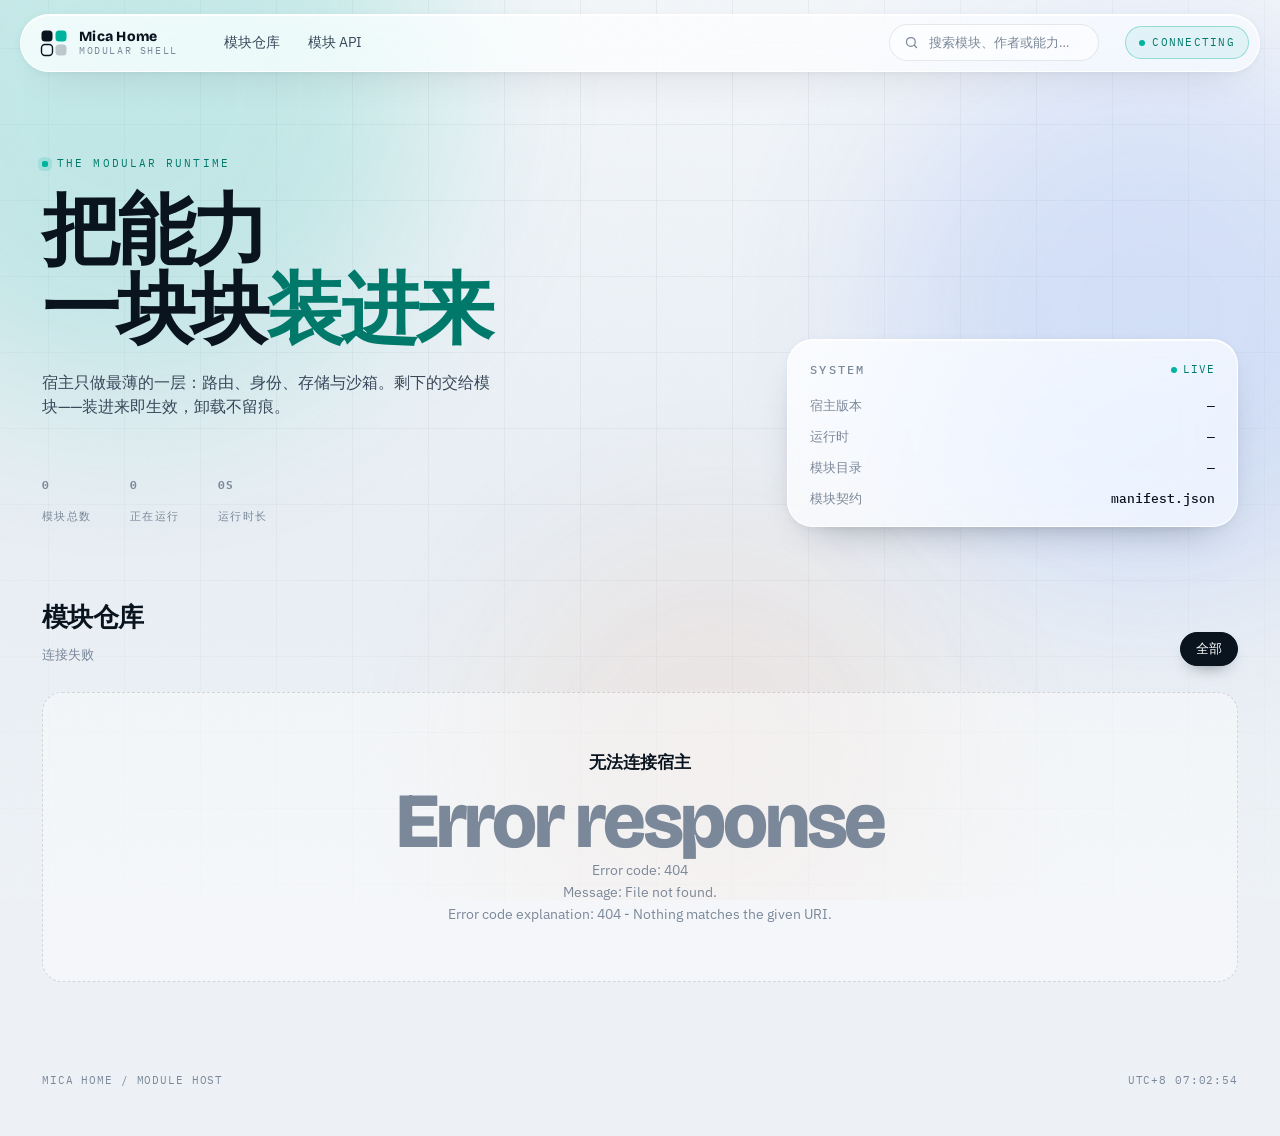
==== web/index.html @ a3307cbe "feat: Mica Home P0 骨架（Go 宿主 + 模块契约 + 示例模块 + Docker 分发）" ====
<!DOCTYPE html>
<html lang="zh-CN">
<head>
<meta charset="UTF-8">
<meta name="viewport" content="width=device-width, initial-scale=1.0">
<title>Mica Home · 模块化宿主</title>
<link rel="preconnect" href="https://fonts.googleapis.com">
<link rel="preconnect" href="https://fonts.gstatic.com" crossorigin>
<link href="https://fonts.googleapis.com/css2?family=Bricolage+Grotesque:opsz,wght@12..96,500;12..96,700;12..96,800&family=IBM+Plex+Mono:wght@400;500&family=IBM+Plex+Sans:wght@400;500;600&display=swap" rel="stylesheet">
<style>
:root{
  --bg:#EDF1F6;
  --ink:#0A141F;
  --ink-2:#39485A;
  --ink-3:#7B8899;
  --line:rgba(10,20,31,.09);
  --glass:rgba(255,255,255,.58);
  --glass-2:rgba(255,255,255,.78);
  --teal:#00B39F;
  --teal-deep:#00796B;
  --blue:#2F6BFF;
  --amber:#E86A2C;
  --r-lg:26px;
  --r-md:20px;
  --shadow:0 18px 40px -26px rgba(10,20,31,.45), 0 2px 10px rgba(10,20,31,.05);
  --shadow-hi:0 34px 60px -30px rgba(10,20,31,.5), 0 6px 18px rgba(10,20,31,.07);
  --ease:cubic-bezier(.2,.8,.2,1);
  --font-d:"Bricolage Grotesque","PingFang SC","Microsoft YaHei",sans-serif;
  --font-b:"IBM Plex Sans","PingFang SC","Microsoft YaHei",sans-serif;
  --font-m:"IBM Plex Mono","SFMono-Regular",Consolas,monospace;
}
*{box-sizing:border-box}
html{-webkit-text-size-adjust:100%}
body{
  margin:0;background:var(--bg);color:var(--ink);
  font-family:var(--font-b);font-size:15px;line-height:1.6;
  -webkit-font-smoothing:antialiased;overflow-x:hidden;
}
::selection{background:rgba(0,179,159,.22)}
h1,h2,h3{margin:0;font-family:var(--font-d);font-weight:700}
p{margin:0}
button,input{font-family:inherit}
.mono{font-family:var(--font-m);font-variant-numeric:tabular-nums}

/* ---------- 背景层 ---------- */
.scene{position:fixed;inset:0;z-index:-1;overflow:hidden;
  background:linear-gradient(180deg,#F4F7FA 0%,#E9EFF5 58%,#EFF3F7 100%);}
.scene::before{
  content:"";position:absolute;inset:-20%;
  background-image:
    linear-gradient(rgba(10,20,31,.055) 1px,transparent 1px),
    linear-gradient(90deg,rgba(10,20,31,.055) 1px,transparent 1px);
  background-size:76px 76px;
  -webkit-mask-image:radial-gradient(ellipse at 50% 18%,#000 0%,rgba(0,0,0,.55) 45%,transparent 80%);
  mask-image:radial-gradient(ellipse at 50% 18%,#000 0%,rgba(0,0,0,.55) 45%,transparent 80%);
}
.scene::after{
  content:"";position:absolute;inset:0;opacity:.045;pointer-events:none;
  background-image:url("data:image/svg+xml,%3Csvg xmlns='http://www.w3.org/2000/svg' width='160' height='160'%3E%3Cfilter id='n'%3E%3CfeTurbulence type='fractalNoise' baseFrequency='0.8' numOctaves='3' stitchTiles='stitch'/%3E%3C/filter%3E%3Crect width='160' height='160' filter='url(%23n)'/%3E%3C/svg%3E");
  mix-blend-mode:multiply;
}
.blob{position:absolute;border-radius:50%;filter:blur(90px);opacity:.75;animation:drift 46s var(--ease) infinite alternate}
.blob.b1{width:620px;height:620px;left:-180px;top:-220px;background:rgba(0,179,159,.26)}
.blob.b2{width:540px;height:540px;right:-140px;top:40px;background:rgba(47,107,255,.18);animation-duration:38s}
.blob.b3{width:460px;height:460px;left:38%;top:58%;background:rgba(232,106,44,.10);animation-duration:52s}
@keyframes drift{
  0%{transform:translate3d(0,0,0) scale(1)}
  50%{transform:translate3d(60px,-40px,0) scale(1.08)}
  100%{transform:translate3d(-40px,50px,0) scale(.96)}
}

.glass{
  background:linear-gradient(150deg,var(--glass-2),var(--glass));
  -webkit-backdrop-filter:blur(24px) saturate(160%);
  backdrop-filter:blur(24px) saturate(160%);
  border:1px solid rgba(255,255,255,.92);
  box-shadow:inset 0 1px 0 rgba(255,255,255,.95), var(--shadow);
}

/* ---------- 顶栏 ---------- */
.topbar{
  position:sticky;top:14px;z-index:60;
  max-width:1240px;width:calc(100% - 36px);margin:14px auto 0;
  display:flex;align-items:center;gap:26px;
  padding:9px 10px 9px 18px;border-radius:999px;
  animation:drop .9s var(--ease) both;
}
@keyframes drop{from{opacity:0;transform:translateY(-16px)}to{opacity:1;transform:none}}
.brand{display:flex;align-items:center;gap:10px;flex:0 0 auto;text-decoration:none;color:inherit}
.brand svg{display:block}
.brand-name{display:flex;flex-direction:column;line-height:1.15}
.brand-name b{font-family:var(--font-d);font-weight:800;font-size:14px;letter-spacing:.02em}
.brand-name span{font-family:var(--font-m);font-size:10px;letter-spacing:.16em;color:var(--ink-3);text-transform:uppercase}
.nav{display:flex;gap:4px;margin-left:8px}
.nav a{
  position:relative;padding:8px 12px;border-radius:999px;font-size:13.5px;
  color:var(--ink-2);text-decoration:none;transition:color .3s,background .3s;
}
.nav a::after{
  content:"";position:absolute;left:50%;bottom:5px;width:0;height:2px;border-radius:2px;
  background:var(--teal);transform:translateX(-50%);transition:width .35s var(--ease);
}
.nav a:hover{color:var(--ink);background:rgba(255,255,255,.62)}
.nav a:hover::after{width:16px}
.spacer{flex:1}
.search{
  display:flex;align-items:center;gap:8px;width:210px;
  padding:8px 14px;border-radius:999px;
  background:rgba(255,255,255,.55);border:1px solid var(--line);
  transition:width .45s var(--ease),border-color .3s,background .3s;
}
.search:focus-within{width:280px;border-color:rgba(0,179,159,.45);background:rgba(255,255,255,.9)}
.search svg{flex:0 0 auto;color:var(--ink-3)}
.search input{width:100%;border:0;outline:0;background:transparent;font-size:13px;color:var(--ink)}
.search input::placeholder{color:var(--ink-3)}
.status-pill{
  display:inline-flex;align-items:center;gap:7px;padding:7px 13px;border-radius:999px;
  font-family:var(--font-m);font-size:10.5px;letter-spacing:.12em;text-transform:uppercase;
  color:var(--teal-deep);border:1px solid rgba(0,179,159,.35);background:rgba(0,179,159,.08);
  flex:0 0 auto;
}
.status-pill i{width:6px;height:6px;border-radius:50%;background:var(--teal);animation:blink 1.8s ease-in-out infinite}
@keyframes blink{0%,100%{opacity:1}50%{opacity:.25}}

/* ---------- Hero ---------- */
.hero{
  max-width:1240px;margin:0 auto;padding:78px 22px 26px;
  display:grid;grid-template-columns:1.4fr .9fr;gap:44px;align-items:end;
}
.eyebrow{
  display:inline-flex;align-items:center;gap:9px;
  font-family:var(--font-m);font-size:10.5px;letter-spacing:.2em;
  text-transform:uppercase;color:var(--teal-deep);margin-bottom:20px;
  animation:rise .8s var(--ease) .05s both;
}
.eyebrow i{
  width:6px;height:6px;border-radius:2px;background:var(--teal);
  box-shadow:0 0 0 4px rgba(0,179,159,.16);animation:pulse 2.6s ease-in-out infinite;
}
@keyframes pulse{0%,100%{box-shadow:0 0 0 3px rgba(0,179,159,.14)}50%{box-shadow:0 0 0 7px rgba(0,179,159,.05)}}
h1{
  font-size:clamp(42px,6.2vw,78px);font-weight:800;letter-spacing:-.042em;
  line-height:1.01;text-wrap:balance;
  animation:rise .9s var(--ease) .12s both;
}
h1 em{font-style:normal;color:var(--teal-deep)}
.lede{
  margin-top:20px;max-width:46ch;color:var(--ink-2);font-size:15.5px;
  animation:rise .9s var(--ease) .2s both;
}
.stats{display:flex;gap:38px;margin-top:36px;animation:rise .9s var(--ease) .28s both}
.stat b{display:block;font-family:var(--font-d);font-size:30px;font-weight:800;letter-spacing:-.02em}
.stat span{font-family:var(--font-m);font-size:10.5px;letter-spacing:.14em;text-transform:uppercase;color:var(--ink-3)}
@keyframes rise{from{opacity:0;transform:translateY(22px)}to{opacity:1;transform:none}}

.panel{padding:20px 22px 18px;border-radius:var(--r-lg);animation:rise .95s var(--ease) .3s both}
.panel-head{display:flex;align-items:center;justify-content:space-between;margin-bottom:16px}
.panel-head h2{font-size:12px;font-family:var(--font-m);letter-spacing:.18em;text-transform:uppercase;color:var(--ink-3);font-weight:500}
.live{display:inline-flex;align-items:center;gap:6px;font-family:var(--font-m);font-size:10.5px;color:var(--teal-deep);letter-spacing:.1em}
.live i{width:6px;height:6px;border-radius:50%;background:var(--teal);animation:blink 1.8s ease-in-out infinite}
.rows{display:grid;gap:11px}
.row{display:flex;align-items:center;justify-content:space-between;gap:14px;font-size:13px}
.row span{color:var(--ink-3);font-size:12.5px;flex:0 0 auto}
.row b{font-family:var(--font-m);font-weight:500;font-size:12.5px;text-align:right;overflow-wrap:anywhere}

/* ---------- 模块架 ---------- */
.shelf{max-width:1240px;margin:0 auto;padding:44px 22px 90px}
.shelf-head{display:flex;align-items:flex-end;justify-content:space-between;gap:24px;flex-wrap:wrap;margin-bottom:26px}
.shelf-head h2{font-size:26px;letter-spacing:-.025em}
.shelf-head p{color:var(--ink-3);font-size:13px;margin-top:6px}
.chips{display:flex;gap:7px;flex-wrap:wrap}
.chip{
  border:1px solid var(--line);border-radius:999px;padding:7px 15px;
  font-size:12.5px;color:var(--ink-2);cursor:pointer;
  background:rgba(255,255,255,.52);-webkit-backdrop-filter:blur(12px);backdrop-filter:blur(12px);
  transition:all .3s var(--ease);
}
.chip:hover{border-color:rgba(0,179,159,.5);color:var(--ink);transform:translateY(-1px)}
.chip[aria-pressed="true"]{background:var(--ink);color:#fff;border-color:var(--ink);box-shadow:0 8px 18px -12px rgba(10,20,31,.9)}
.chip[aria-pressed="true"]:hover{transform:none}

.grid{display:grid;grid-template-columns:repeat(auto-fill,minmax(292px,1fr));gap:18px}
.mod{
  position:relative;isolation:isolate;overflow:hidden;
  padding:20px 20px 18px;border-radius:var(--r-md);
  background:linear-gradient(152deg,rgba(255,255,255,.84),rgba(255,255,255,.46));
  -webkit-backdrop-filter:blur(22px) saturate(155%);
  backdrop-filter:blur(22px) saturate(155%);
  border:1px solid rgba(255,255,255,.92);
  box-shadow:inset 0 1px 0 rgba(255,255,255,.95), var(--shadow);
  transition:transform .5s var(--ease),box-shadow .5s var(--ease),border-color .4s,opacity .35s;
  animation:rise .8s var(--ease) both;
  animation-delay:var(--d,0ms);
  will-change:transform;cursor:pointer;
}
.mod::before{
  content:"";position:absolute;inset:0;z-index:-1;pointer-events:none;
  background:radial-gradient(260px circle at var(--mx,50%) var(--my,0%),rgba(0,179,159,.13),transparent 62%);
  opacity:0;transition:opacity .45s;
}
.mod::after{
  content:"";position:absolute;inset:0;pointer-events:none;
  background:linear-gradient(112deg,transparent 34%,rgba(255,255,255,.85) 48%,transparent 62%);
  background-size:260% 100%;background-position:-140% 0;
  transition:background-position 1s var(--ease);opacity:.9;
}
.mod:hover{transform:translateY(-9px);box-shadow:inset 0 1px 0 rgba(255,255,255,.95),var(--shadow-hi);border-color:rgba(0,179,159,.45)}
.mod:hover::before{opacity:1}
.mod:hover::after{background-position:160% 0}
.mod:focus-within{border-color:rgba(0,179,159,.55);outline:none}
.mod[hidden]{display:none}
.mod.filtering{opacity:0;transform:scale(.97)}

.mod-top{display:flex;align-items:center;gap:13px}
.mod-icon{
  width:48px;height:48px;flex:0 0 auto;border-radius:15px;display:grid;place-items:center;
  background:linear-gradient(150deg,var(--ic1),var(--ic2));
  border:1px solid rgba(255,255,255,.9);color:var(--ic-ink);
  box-shadow:inset 0 1px 0 rgba(255,255,255,.9), 0 8px 16px -12px rgba(10,20,31,.7);
  transition:transform .5s var(--ease);
}
.mod:hover .mod-icon{transform:rotate(-4deg) scale(1.06)}
.tone-a{--ic1:rgba(0,179,159,.20);--ic2:rgba(0,179,159,.06);--ic-ink:var(--teal-deep)}
.tone-b{--ic1:rgba(47,107,255,.17);--ic2:rgba(47,107,255,.05);--ic-ink:#1F4ED8}
.tone-c{--ic1:rgba(232,106,44,.16);--ic2:rgba(232,106,44,.05);--ic-ink:#B34E1C}
.tone-d{--ic1:rgba(57,72,90,.14);--ic2:rgba(57,72,90,.04);--ic-ink:#39485A}

.mod h3{font-size:16px;letter-spacing:-.012em;line-height:1.3}
.mod-sub{display:flex;align-items:center;gap:7px;margin-top:3px;font-size:11px;color:var(--ink-3)}
.mod-sub .dot{width:3px;height:3px;border-radius:50%;background:var(--ink-3);opacity:.6}
.badge{
  position:absolute;top:14px;right:14px;
  font-family:var(--font-m);font-size:9.5px;letter-spacing:.1em;text-transform:uppercase;
  padding:4px 9px;border-radius:999px;color:#fff;background:var(--teal);
  box-shadow:0 6px 14px -8px rgba(0,179,159,.9);
  animation:rise .6s var(--ease) .5s both;
}
.mod-desc{margin-top:14px;font-size:13px;line-height:1.62;color:var(--ink-2);min-height:63px}
.mod-foot{display:flex;align-items:center;justify-content:space-between;gap:12px;margin-top:16px;padding-top:14px;border-top:1px solid var(--line)}
.size{font-size:11px;color:var(--ink-3);letter-spacing:.02em}

.install{
  position:relative;overflow:hidden;border:0;cursor:pointer;
  padding:9px 18px;border-radius:999px;font-size:12.5px;font-weight:600;
  color:#fff;background:var(--ink);
  transition:background .35s,transform .35s var(--ease),box-shadow .35s;
}
.install:hover{transform:translateY(-1px);box-shadow:0 10px 22px -14px rgba(10,20,31,.8)}
.install:active{transform:translateY(0) scale(.98)}
.install.done{
  background:rgba(255,255,255,.66);color:var(--teal-deep);
  border:1px solid rgba(0,179,159,.45);box-shadow:none;
}
.install.done:hover{transform:none;background:rgba(255,255,255,.85)}

/* ---------- 空状态 / 骨架 ---------- */
.empty-state{
  grid-column:1/-1;padding:56px 24px;text-align:center;border-radius:var(--r-md);
  border:1px dashed rgba(10,20,31,.14);color:var(--ink-3);font-size:13.5px;
  background:rgba(255,255,255,.4);
}
.empty-state b{display:block;font-family:var(--font-d);font-size:17px;color:var(--ink);margin-bottom:6px}

/* ---------- 模块舞台 ---------- */
.stage-wrap{
  position:fixed;inset:0;z-index:70;display:grid;place-items:end center;
  padding:0;opacity:0;pointer-events:none;transition:opacity .35s var(--ease);
}
.stage-wrap.open{opacity:1;pointer-events:auto}
.stage-wrap::before{
  content:"";position:absolute;inset:0;
  background:rgba(10,20,31,.18);
  -webkit-backdrop-filter:blur(10px);backdrop-filter:blur(10px);
}
.stage{
  position:relative;width:min(1120px,calc(100% - 28px));height:min(86vh,860px);
  margin-bottom:14px;border-radius:var(--r-lg);overflow:hidden;display:flex;flex-direction:column;
  background:linear-gradient(160deg,rgba(255,255,255,.92),rgba(255,255,255,.76));
  -webkit-backdrop-filter:blur(30px) saturate(170%);backdrop-filter:blur(30px) saturate(170%);
  border:1px solid rgba(255,255,255,.95);
  box-shadow:0 46px 80px -40px rgba(10,20,31,.6);
  transform:translateY(28px) scale(.985);
  transition:transform .5s var(--ease);
}
.stage-wrap.open .stage{transform:none}
.stage-head{
  display:flex;align-items:center;gap:14px;padding:16px 20px;
  border-bottom:1px solid var(--line);
}
.stage-head .mod-icon{width:40px;height:40px;border-radius:13px}
.stage-title{display:flex;flex-direction:column;line-height:1.25;min-width:0}
.stage-title b{font-family:var(--font-d);font-size:16px;letter-spacing:-.01em}
.stage-title span{font-family:var(--font-m);font-size:10.5px;letter-spacing:.1em;color:var(--ink-3);text-transform:uppercase}
.stage-close{
  margin-left:auto;width:34px;height:34px;border-radius:50%;border:1px solid var(--line);
  background:rgba(255,255,255,.6);color:var(--ink-2);cursor:pointer;font-size:16px;line-height:1;
  display:grid;place-items:center;transition:background .25s,transform .35s var(--ease),color .25s;
}
.stage-close:hover{background:#fff;color:var(--ink);transform:rotate(90deg)}
.stage-body{padding:22px;overflow:auto;flex:1}
.stage-loading{
  height:100%;display:grid;place-items:center;color:var(--ink-3);font-size:13px;
}
.stage-error{
  margin:0;padding:18px;border-radius:14px;background:rgba(232,106,44,.08);
  border:1px solid rgba(232,106,44,.28);color:#8A3C13;font-size:13px;line-height:1.7;
}

/* ---------- Toast ---------- */
.toast{
  position:fixed;left:50%;bottom:26px;z-index:80;
  display:flex;align-items:center;gap:11px;
  padding:12px 18px 12px 14px;border-radius:999px;
  font-size:13px;color:var(--ink);
  border:1px solid rgba(255,255,255,.95);
  background:linear-gradient(150deg,rgba(255,255,255,.92),rgba(255,255,255,.7));
  -webkit-backdrop-filter:blur(26px) saturate(170%);backdrop-filter:blur(26px) saturate(170%);
  box-shadow:0 24px 50px -24px rgba(10,20,31,.55);
  transform:translate(-50%,80px);opacity:0;pointer-events:none;
  transition:transform .6s var(--ease),opacity .4s;
}
.toast.show{transform:translate(-50%,0);opacity:1}
.toast .tick{
  width:22px;height:22px;border-radius:50%;display:grid;place-items:center;
  background:var(--teal);color:#fff;flex:0 0 auto;
}

.foot{max-width:1240px;margin:0 auto;padding:0 22px 46px;display:flex;justify-content:space-between;gap:16px;flex-wrap:wrap;font-size:11px;color:var(--ink-3);font-family:var(--font-m);letter-spacing:.08em}

@media (max-width:1000px){
  .hero{grid-template-columns:1fr;padding-top:56px;gap:32px}
  .panel{max-width:520px}
  .nav{display:none}
}
@media (max-width:640px){
  .topbar{gap:12px;padding:8px 8px 8px 14px}
  .search{width:auto;flex:1}
  .search:focus-within{width:auto}
  .status-pill{display:none}
  .hero{padding:44px 18px 20px}
  h1{font-size:42px}
  .stats{gap:24px}
  .grid{grid-template-columns:1fr}
  .mod-desc{min-height:0}
  .shelf{padding:32px 18px 70px}
  .stage{height:92vh;width:calc(100% - 16px)}
  .stage-body{padding:16px}
}
@media (prefers-reduced-motion:reduce){
  *,*::before,*::after{animation-duration:.001ms!important;animation-iteration-count:1!important;transition-duration:.06s!important}
}
</style>
</head>
<body>
<div class="scene" aria-hidden="true">
  <div class="blob b1"></div>
  <div class="blob b2"></div>
  <div class="blob b3"></div>
</div>

<header class="topbar glass">
  <a class="brand" href="/">
    <svg width="30" height="30" viewBox="0 0 30 30" fill="none" aria-hidden="true">
      <rect x="2.5" y="2.5" width="11" height="11" rx="3.5" fill="#0A141F"/>
      <rect x="16.5" y="2.5" width="11" height="11" rx="3.5" fill="#00B39F"/>
      <rect x="2.5" y="16.5" width="11" height="11" rx="3.5" stroke="#0A141F" stroke-width="1.4"/>
      <rect x="16.5" y="16.5" width="11" height="11" rx="3.5" fill="#0A141F" opacity=".22"/>
    </svg>
    <span class="brand-name"><b>Mica Home</b><span>Modular Shell</span></span>
  </a>
  <nav class="nav">
    <a href="#shelf">模块仓库</a>
    <a href="/api/modules" target="_blank" rel="noopener">模块 API</a>
  </nav>
  <div class="spacer"></div>
  <label class="search">
    <svg width="15" height="15" viewBox="0 0 24 24" fill="none" stroke="currentColor" stroke-width="2" stroke-linecap="round" aria-hidden="true"><circle cx="11" cy="11" r="7"/><path d="M20 20l-3.5-3.5"/></svg>
    <input id="q" type="search" placeholder="搜索模块、作者或能力…" aria-label="搜索模块">
  </label>
  <span class="status-pill" id="status-pill"><i></i><span>CONNECTING</span></span>
</header>

<main>
  <section class="hero">
    <div>
      <div class="eyebrow"><i></i>The Modular Runtime</div>
      <h1>把能力<br>一块块<em>装进来</em></h1>
      <p class="lede">宿主只做最薄的一层：路由、身份、存储与沙箱。剩下的交给模块——装进来即生效，卸载不留痕。</p>
      <div class="stats">
        <div class="stat"><b><span class="mono" data-count="0">0</span></b><span>模块总数</span></div>
        <div class="stat"><b><span class="mono" data-count="0">0</span></b><span>正在运行</span></div>
        <div class="stat"><b><span class="mono" data-count="0" data-suffix="s">0s</span></b><span>运行时长</span></div>
      </div>
    </div>

    <aside class="panel glass">
      <div class="panel-head">
        <h2>System</h2>
        <span class="live"><i></i>LIVE</span>
      </div>
      <div class="rows" id="sys-rows">
        <div class="row"><span>宿主版本</span><b>—</b></div>
        <div class="row"><span>运行时</span><b>—</b></div>
        <div class="row"><span>模块目录</span><b>—</b></div>
        <div class="row"><span>模块契约</span><b>manifest.json</b></div>
      </div>
    </aside>
  </section>

  <section class="shelf" id="shelf">
    <div class="shelf-head">
      <div>
        <h2>模块仓库</h2>
        <p class="mono" id="shelf-summary">正在扫描模块目录…</p>
      </div>
      <div class="chips" id="chips">
        <button class="chip" aria-pressed="true" data-filter="all">全部</button>
      </div>
    </div>
    <div class="grid" id="grid"></div>
  </section>
</main>

<footer class="foot">
  <span>MICA HOME / MODULE HOST</span>
  <span id="clock">--:--:--</span>
</footer>

<div class="stage-wrap" id="stage-wrap" aria-hidden="true">
  <section class="stage" role="dialog" aria-modal="true" aria-labelledby="stage-name">
    <header class="stage-head">
      <div class="mod-icon" id="stage-icon"></div>
      <div class="stage-title">
        <b id="stage-name">模块</b>
        <span id="stage-meta">—</span>
      </div>
      <button class="stage-close" id="stage-close" aria-label="关闭">✕</button>
    </header>
    <div class="stage-body" id="stage-body"></div>
  </section>
</div>

<div class="toast" id="toast" role="status" aria-live="polite">
  <span class="tick">
    <svg width="12" height="12" viewBox="0 0 24 24" fill="none" stroke="currentColor" stroke-width="3" stroke-linecap="round" stroke-linejoin="round"><path d="M4 12.5l5.5 5.5L20 6.5"/></svg>
  </span>
  <span id="toast-text">已完成</span>
</div>

<script>
const ICONS = {
  shield:'<path d="M12 3l7.5 3v5.2c0 4.6-3.1 7.9-7.5 9.3-4.4-1.4-7.5-4.7-7.5-9.3V6L12 3z"/><path d="M9 12.2l2.2 2.2L15.4 10"/>',
  flow:'<rect x="3" y="3.5" width="6" height="5" rx="1.6"/><rect x="15" y="15.5" width="6" height="5" rx="1.6"/><rect x="3" y="15.5" width="6" height="5" rx="1.6"/><path d="M9 6h4.5a2 2 0 012 2v5.5"/><path d="M9 18h6"/>',
  radar:'<circle cx="12" cy="12" r="8.5"/><circle cx="12" cy="12" r="3.6"/><path d="M12 3.5v3M12 17.5v3M3.5 12h3M17.5 12h3"/><path d="M12 12l5-3.4"/>',
  chart:'<path d="M4 20V9M10 20V5M16 20v-7M22 20H2"/>',
  box:'<path d="M3.5 7.8L12 3.5l8.5 4.3v8.4L12 20.5l-8.5-4.3V7.8z"/><path d="M3.5 7.8L12 12l8.5-4.2M12 12v8.5"/>',
  spark:'<path d="M12 3.5l1.9 5.1 5.1 1.9-5.1 1.9L12 17.5l-1.9-5.1L5 10.5l5.1-1.9L12 3.5z"/><path d="M18.5 16.5l.9 2.1 2.1.9-2.1.9-.9 2.1-.9-2.1-2.1-.9 2.1-.9.9-2.1z"/>',
  scan:'<path d="M3.5 8V5.5A2 2 0 015.5 3.5H8M16 3.5h2.5a2 2 0 012 2V8M20.5 16v2.5a2 2 0 01-2 2H16M8 20.5H5.5a2 2 0 01-2-2V16"/><path d="M7 12h10"/>',
  clock:'<circle cx="12" cy="12" r="8.5"/><path d="M12 7.5V12l3.2 2"/>',
  bus:'<rect x="3" y="4.5" width="18" height="12" rx="2.4"/><path d="M7.5 20.5l2.2-4M16.5 20.5l-2.2-4"/><path d="M7 9.5h4M7 13h7"/>'
};

const grid = document.getElementById('grid');
const chips = document.getElementById('chips');
const q = document.getElementById('q');
const summary = document.getElementById('shelf-summary');
const toast = document.getElementById('toast');
const toastText = document.getElementById('toast-text');
const stageWrap = document.getElementById('stage-wrap');
const stageBody = document.getElementById('stage-body');
const stageName = document.getElementById('stage-name');
const stageMeta = document.getElementById('stage-meta');
const stageIcon = document.getElementById('stage-icon');
const stageClose = document.getElementById('stage-close');

let MODULES = [];
let activeCat = 'all';
let cleanup = null;
let openToken = 0;

function iconSVG(name, size) {
  const path = ICONS[name] || ICONS.box;
  return `<svg width="${size}" height="${size}" viewBox="0 0 24 24" fill="none" stroke="currentColor"
    stroke-width="1.55" stroke-linecap="round" stroke-linejoin="round" aria-hidden="true">${path}</svg>`;
}

function showToast(text) {
  toastText.textContent = text;
  toast.classList.add('show');
  clearTimeout(showToast.t);
  showToast.t = setTimeout(() => toast.classList.remove('show'), 2600);
}

async function jsonFetch(url, init) {
  const res = await fetch(url, init);
  if (!res.ok) {
    const body = await res.text();
    let msg = body;
    try { msg = JSON.parse(body).error || body; } catch {}
    throw new Error(msg || `HTTP ${res.status}`);
  }
  return res.json();
}

function render(list) {
  if (!list.length) {
    grid.innerHTML = `<div class="empty-state"><b>模块目录是空的</b>
      把模块放进 <span class="mono">modules/</span> 下，刷新即可看到。</div>`;
    return;
  }
  grid.innerHTML = list.map((m, i) => `
    <article class="mod" data-id="${m.id}" data-cat="${m.category || '未分类'}"
             data-installed="${!!m.installed}" tabindex="0" style="--d:${60 + i * 55}ms" aria-label="${m.name}">
      ${m.installed ? '<span class="badge">RUNNING</span>' : ''}
      <div class="mod-top">
        <div class="mod-icon ${m.tone || 'tone-a'}">${iconSVG(m.icon, 22)}</div>
        <div>
          <h3>${m.name}</h3>
          <div class="mod-sub">
            <span class="mono">v${m.version}</span><span class="dot"></span><span>${m.category || '未分类'}</span>
          </div>
        </div>
      </div>
      <p class="mod-desc">${m.description || ''}</p>
      <div class="mod-foot">
        <span class="size mono">权限 ${(m.permissions || []).length} 项</span>
        <button class="install ${m.installed ? 'done' : ''}" title="${m.installed ? '点击卸载' : '安装并启用'}">
          ${m.installed ? '卸载' : '安装'}
        </button>
      </div>
    </article>`).join('');
  applyFilter();
}

function applyFilter() {
  const kw = q.value.trim().toLowerCase();
  document.querySelectorAll('.mod').forEach(card => {
    const catOK = activeCat === 'all'
      || (activeCat === 'installed' ? card.dataset.installed === 'true' : card.dataset.cat === activeCat);
    const ok = catOK && (!kw || card.textContent.toLowerCase().includes(kw));
    card.hidden = !ok;
  });
}

function renderChips() {
  const cats = ['all', 'installed', ...new Set(MODULES.map(m => m.category || '未分类'))];
  chips.innerHTML = cats.map(c => `
    <button class="chip" data-filter="${c}" aria-pressed="${c === activeCat}">
      ${c === 'all' ? '全部' : c === 'installed' ? '已安装' : c}
    </button>`).join('');
}

async function load() {
  try {
    const [health, modules] = await Promise.all([jsonFetch('/api/health'), jsonFetch('/api/modules')]);
    MODULES = modules;
    render(MODULES);
    renderChips();

    const installed = modules.filter(m => m.installed).length;
    summary.textContent = `共 ${modules.length} 个可安装模块 · 已启用 ${installed} 个`;

    const pill = document.getElementById('status-pill');
    pill.querySelector('span').textContent = `ONLINE · ${installed}/${modules.length}`;

    const rows = [
      ['宿主版本', `v${health.version}`],
      ['运行时', health.go],
      ['已安装模块', `${health.installed} / ${health.modules}`],
      ['模块目录', 'MICA_MODULES_DIR'],
    ];
    document.getElementById('sys-rows').innerHTML =
      rows.map(([k, v]) => `<div class="row"><span>${k}</span><b>${v}</b></div>`).join('');

    countUp(document.querySelectorAll('[data-count]')[0], modules.length);
    countUp(document.querySelectorAll('[data-count]')[1], installed);
    countUp(document.querySelectorAll('[data-count]')[2], health.uptimeSec, 's', 0);
  } catch (err) {
    grid.innerHTML = `<div class="empty-state"><b>无法连接宿主</b>${err.message}</div>`;
    summary.textContent = '连接失败';
  }
}

function countUp(el, target, suffix = '', dec = 0) {
  if (!el) return;
  const dur = 900;
  const t0 = performance.now();
  (function step(t) {
    const k = Math.min(1, (t - t0) / dur);
    el.textContent = (target * (1 - Math.pow(1 - k, 3))).toFixed(dec) + suffix;
    if (k < 1) requestAnimationFrame(step);
  })(t0);
}

async function toggleInstall(m) {
  const action = m.installed ? 'uninstall' : 'install';
  try {
    await jsonFetch(`/api/modules/${m.id}/${action}`, { method: 'POST' });
    showToast(m.installed ? `已卸载 ${m.name}` : `已安装 ${m.name}`);
    await load();
  } catch (err) {
    showToast(`操作失败：${err.message}`);
  }
}

async function openModule(m) {
  if (!m.installed) {
    showToast('请先安装该模块');
    return;
  }
  cleanupStage();
  const token = ++openToken;

  stageName.textContent = m.name;
  stageMeta.textContent = `v${m.version} · ${m.author || '未知作者'} · ${m.id}`;
  stageIcon.className = `mod-icon ${m.tone || 'tone-a'}`;
  stageIcon.innerHTML = iconSVG(m.icon, 20);
  stageBody.innerHTML = '<div class="stage-loading">正在加载模块前端…</div>';
  stageWrap.classList.add('open');
  stageWrap.setAttribute('aria-hidden', 'false');

  try {
    const mod = await import(`/api/m/${m.id}/ui/${m.frontend.entry}?v=${encodeURIComponent(m.version)}`);
    if (token !== openToken) return;
    if (typeof mod.mount !== 'function') {
      throw new Error('模块入口必须导出 mount(el, api)');
    }
    stageBody.innerHTML = '';
    const api = {
      id: m.id,
      version: m.version,
      request: (path, init) => jsonFetch(`/api/m/${m.id}${path}`, init),
      toast: showToast,
      close: closeStage,
    };
    const result = await mod.mount(stageBody, api);
    if (token !== openToken) {
      if (typeof result === 'function') result();
      return;
    }
    cleanup = typeof result === 'function' ? result : null;
  } catch (err) {
    if (token !== openToken) return;
    stageBody.innerHTML = `<div class="stage-error"><b>模块加载失败</b><br>${err.message}</div>`;
  }
}

function cleanupStage() {
  openToken++;
  if (cleanup) {
    try { cleanup(); } catch {}
    cleanup = null;
  }
  stageBody.innerHTML = '';
}

function closeStage() {
  cleanupStage();
  stageWrap.classList.remove('open');
  stageWrap.setAttribute('aria-hidden', 'true');
}

grid.addEventListener('click', e => {
  const card = e.target.closest('.mod');
  if (!card) return;
  const m = MODULES.find(x => x.id === card.dataset.id);
  if (!m) return;
  if (e.target.closest('.install')) {
    toggleInstall(m);
    return;
  }
  openModule(m);
});

grid.addEventListener('keydown', e => {
  if (e.key !== 'Enter' && e.key !== ' ') return;
  const card = e.target.closest('.mod');
  if (!card) return;
  e.preventDefault();
  const m = MODULES.find(x => x.id === card.dataset.id);
  if (m) openModule(m);
});

grid.addEventListener('pointermove', e => {
  const card = e.target.closest('.mod');
  if (!card) return;
  const r = card.getBoundingClientRect();
  card.style.setProperty('--mx', ((e.clientX - r.left) / r.width * 100) + '%');
  card.style.setProperty('--my', ((e.clientY - r.top) / r.height * 100) + '%');
});

chips.addEventListener('click', e => {
  const chip = e.target.closest('.chip');
  if (!chip) return;
  activeCat = chip.dataset.filter;
  chips.querySelectorAll('.chip').forEach(c => c.setAttribute('aria-pressed', String(c === chip)));
  applyFilter();
});

q.addEventListener('input', applyFilter);
stageClose.addEventListener('click', closeStage);
stageWrap.addEventListener('click', e => { if (e.target === stageWrap) closeStage(); });
document.addEventListener('keydown', e => { if (e.key === 'Escape') closeStage(); });

function clock() {
  const d = new Date();
  const p = n => String(n).padStart(2, '0');
  document.getElementById('clock').textContent = `UTC+8 ${p(d.getHours())}:${p(d.getMinutes())}:${p(d.getSeconds())}`;
}

load();
clock();
setInterval(clock, 1000);
</script>
</body>
</html>
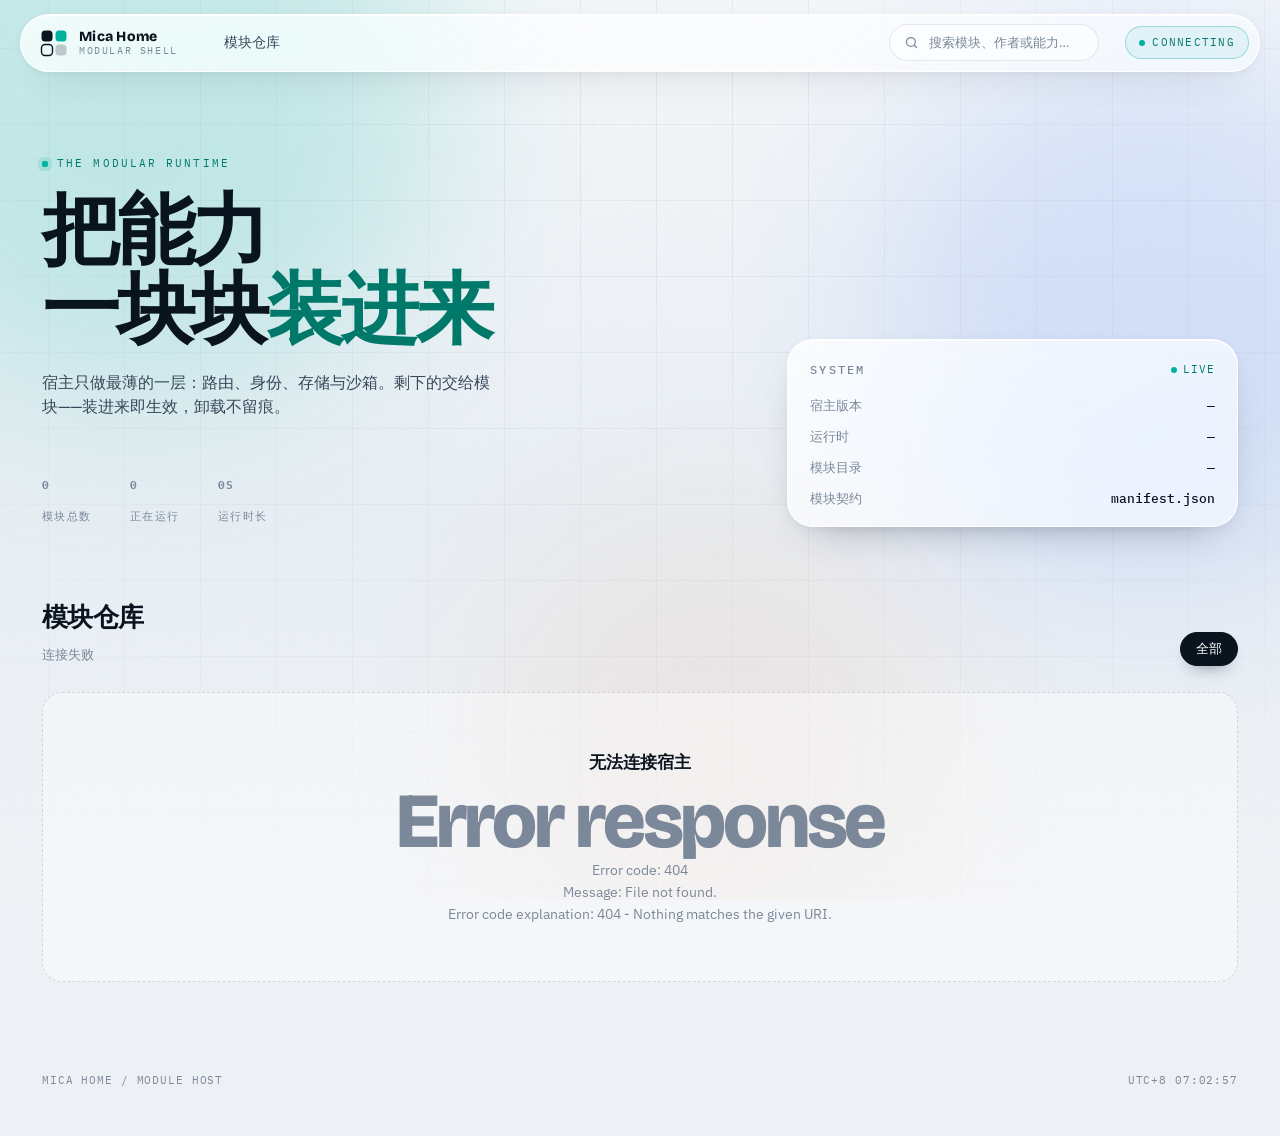
==== commit 3638f028: "fix: 移除顶栏无用 API 入口与卡片悬停扫光效果" ====
--- a/web/index.html
+++ b/web/index.html
@@ -198,15 +198,8 @@
   background:radial-gradient(260px circle at var(--mx,50%) var(--my,0%),rgba(0,179,159,.13),transparent 62%);
   opacity:0;transition:opacity .45s;
 }
-.mod::after{
-  content:"";position:absolute;inset:0;pointer-events:none;
-  background:linear-gradient(112deg,transparent 34%,rgba(255,255,255,.85) 48%,transparent 62%);
-  background-size:260% 100%;background-position:-140% 0;
-  transition:background-position 1s var(--ease);opacity:.9;
-}
 .mod:hover{transform:translateY(-9px);box-shadow:inset 0 1px 0 rgba(255,255,255,.95),var(--shadow-hi);border-color:rgba(0,179,159,.45)}
 .mod:hover::before{opacity:1}
-.mod:hover::after{background-position:160% 0}
 .mod:focus-within{border-color:rgba(0,179,159,.55);outline:none}
 .mod[hidden]{display:none}
 .mod.filtering{opacity:0;transform:scale(.97)}
@@ -370,7 +363,6 @@
   </a>
   <nav class="nav">
     <a href="#shelf">模块仓库</a>
-    <a href="/api/modules" target="_blank" rel="noopener">模块 API</a>
   </nav>
   <div class="spacer"></div>
   <label class="search">
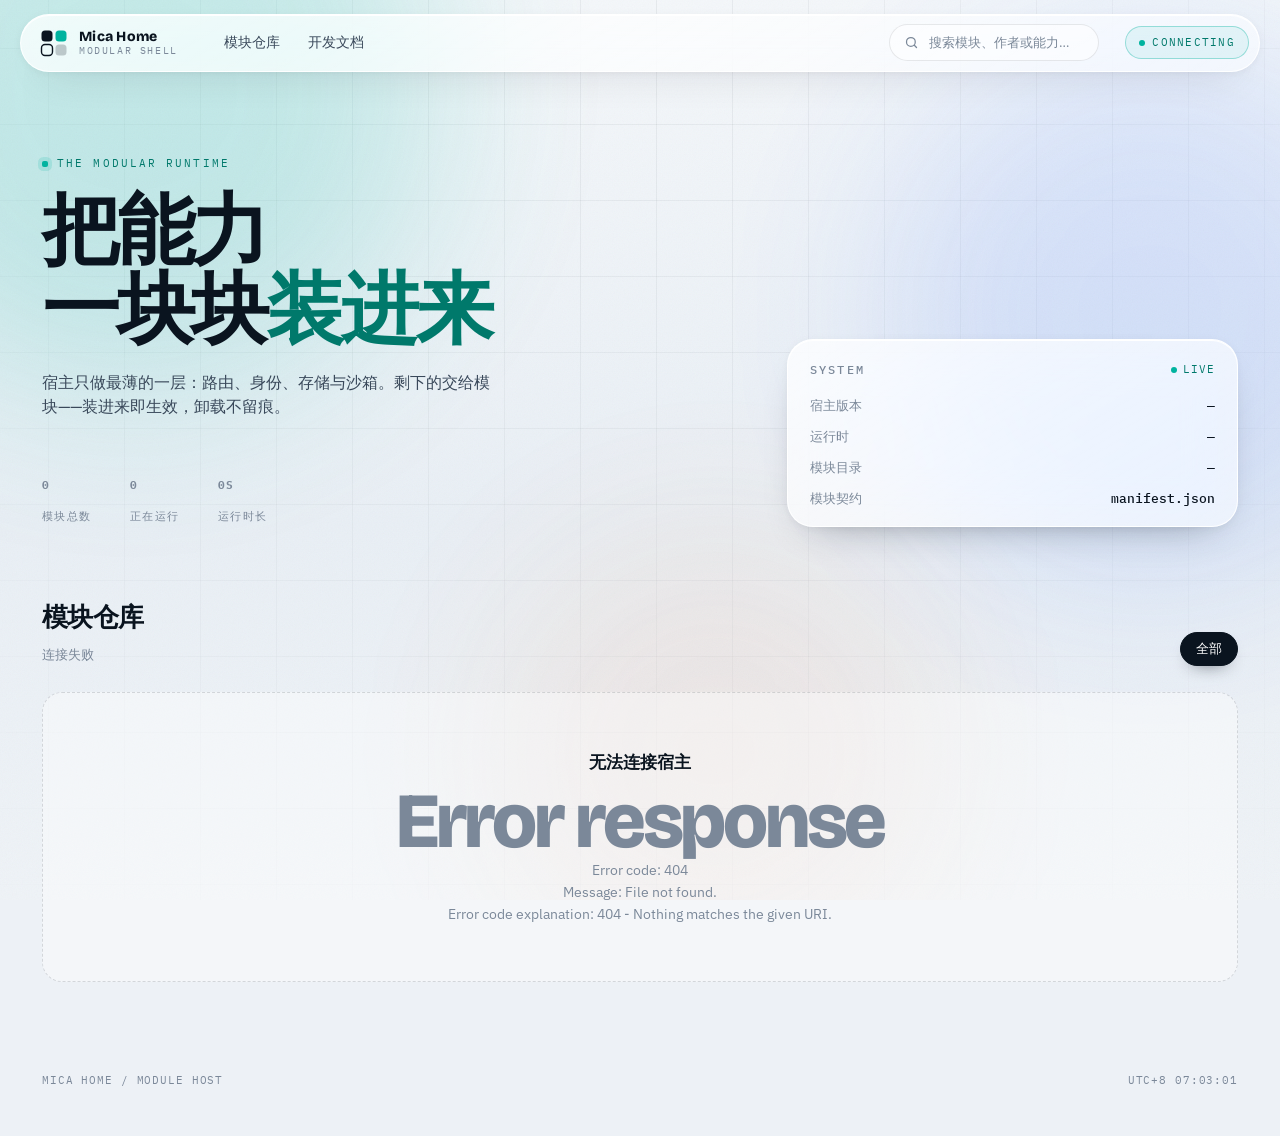
==== commit 366d296a: "feat: 新增 /docs 开发文档页与顶栏入口" ====
--- a/web/index.html
+++ b/web/index.html
@@ -363,6 +363,7 @@
   </a>
   <nav class="nav">
     <a href="#shelf">模块仓库</a>
+    <a href="/docs">开发文档</a>
   </nav>
   <div class="spacer"></div>
   <label class="search">
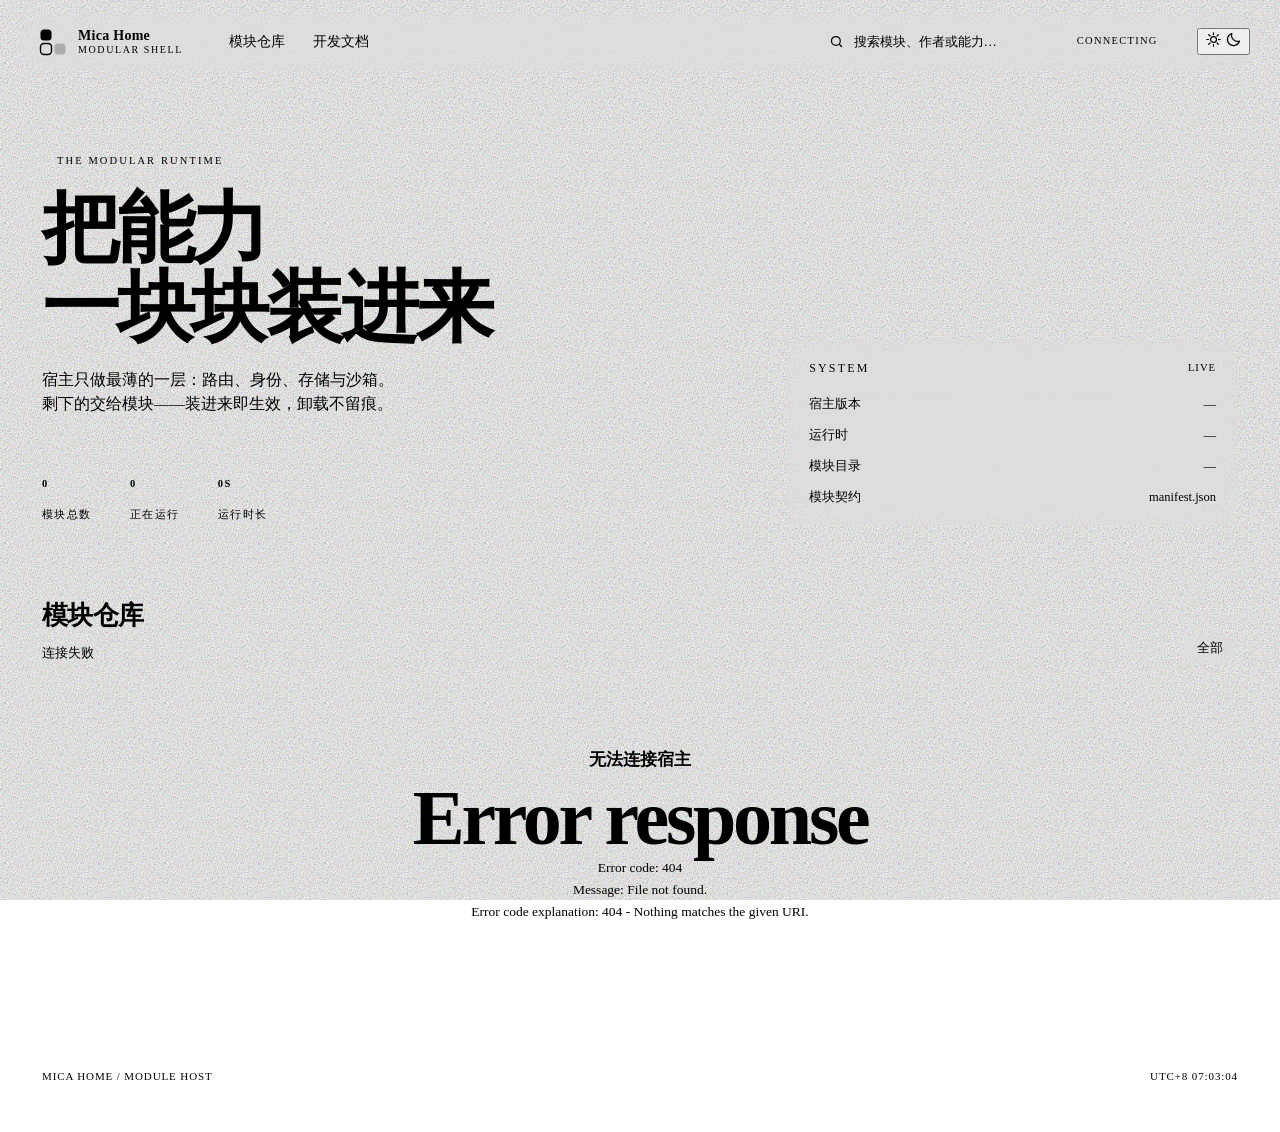
==== commit 28b198e0: "feat: 新增浅色/深色主题切换与主题令牌规范 - web/theme.css 定义 --mh-* 语义令牌（明/暗两套），宿主与模块共用  - web/theme.js 默认跟随系统、localS" ====
--- a/web/index.html
+++ b/web/index.html
@@ -7,28 +7,9 @@
 <link rel="preconnect" href="https://fonts.googleapis.com">
 <link rel="preconnect" href="https://fonts.gstatic.com" crossorigin>
 <link href="https://fonts.googleapis.com/css2?family=Bricolage+Grotesque:opsz,wght@12..96,500;12..96,700;12..96,800&family=IBM+Plex+Mono:wght@400;500&family=IBM+Plex+Sans:wght@400;500;600&display=swap" rel="stylesheet">
+<link rel="stylesheet" href="/theme.css">
+<script src="/theme.js"></script>
 <style>
-:root{
-  --bg:#EDF1F6;
-  --ink:#0A141F;
-  --ink-2:#39485A;
-  --ink-3:#7B8899;
-  --line:rgba(10,20,31,.09);
-  --glass:rgba(255,255,255,.58);
-  --glass-2:rgba(255,255,255,.78);
-  --teal:#00B39F;
-  --teal-deep:#00796B;
-  --blue:#2F6BFF;
-  --amber:#E86A2C;
-  --r-lg:26px;
-  --r-md:20px;
-  --shadow:0 18px 40px -26px rgba(10,20,31,.45), 0 2px 10px rgba(10,20,31,.05);
-  --shadow-hi:0 34px 60px -30px rgba(10,20,31,.5), 0 6px 18px rgba(10,20,31,.07);
-  --ease:cubic-bezier(.2,.8,.2,1);
-  --font-d:"Bricolage Grotesque","PingFang SC","Microsoft YaHei",sans-serif;
-  --font-b:"IBM Plex Sans","PingFang SC","Microsoft YaHei",sans-serif;
-  --font-m:"IBM Plex Mono","SFMono-Regular",Consolas,monospace;
-}
 *{box-sizing:border-box}
 html{-webkit-text-size-adjust:100%}
 body{
@@ -36,7 +17,7 @@
   font-family:var(--font-b);font-size:15px;line-height:1.6;
   -webkit-font-smoothing:antialiased;overflow-x:hidden;
 }
-::selection{background:rgba(0,179,159,.22)}
+::selection{background:color-mix(in srgb, var(--mh-accent) 22%, transparent)}
 h1,h2,h3{margin:0;font-family:var(--font-d);font-weight:700}
 p{margin:0}
 button,input{font-family:inherit}
@@ -44,25 +25,25 @@
 
 /* ---------- 背景层 ---------- */
 .scene{position:fixed;inset:0;z-index:-1;overflow:hidden;
-  background:linear-gradient(180deg,#F4F7FA 0%,#E9EFF5 58%,#EFF3F7 100%);}
+  background:linear-gradient(180deg,var(--mh-bg-1) 0%,var(--mh-bg-2) 58%,var(--mh-bg-3) 100%);}
 .scene::before{
   content:"";position:absolute;inset:-20%;
   background-image:
-    linear-gradient(rgba(10,20,31,.055) 1px,transparent 1px),
-    linear-gradient(90deg,rgba(10,20,31,.055) 1px,transparent 1px);
+    linear-gradient(var(--mh-grid) 1px,transparent 1px),
+    linear-gradient(90deg,var(--mh-grid) 1px,transparent 1px);
   background-size:76px 76px;
   -webkit-mask-image:radial-gradient(ellipse at 50% 18%,#000 0%,rgba(0,0,0,.55) 45%,transparent 80%);
   mask-image:radial-gradient(ellipse at 50% 18%,#000 0%,rgba(0,0,0,.55) 45%,transparent 80%);
 }
 .scene::after{
-  content:"";position:absolute;inset:0;opacity:.045;pointer-events:none;
+  content:"";position:absolute;inset:0;opacity:var(--mh-noise-opacity);pointer-events:none;
   background-image:url("data:image/svg+xml,%3Csvg xmlns='http://www.w3.org/2000/svg' width='160' height='160'%3E%3Cfilter id='n'%3E%3CfeTurbulence type='fractalNoise' baseFrequency='0.8' numOctaves='3' stitchTiles='stitch'/%3E%3C/filter%3E%3Crect width='160' height='160' filter='url(%23n)'/%3E%3C/svg%3E");
-  mix-blend-mode:multiply;
+  mix-blend-mode:var(--mh-noise-blend);
 }
 .blob{position:absolute;border-radius:50%;filter:blur(90px);opacity:.75;animation:drift 46s var(--ease) infinite alternate}
-.blob.b1{width:620px;height:620px;left:-180px;top:-220px;background:rgba(0,179,159,.26)}
-.blob.b2{width:540px;height:540px;right:-140px;top:40px;background:rgba(47,107,255,.18);animation-duration:38s}
-.blob.b3{width:460px;height:460px;left:38%;top:58%;background:rgba(232,106,44,.10);animation-duration:52s}
+.blob.b1{width:620px;height:620px;left:-180px;top:-220px;background:var(--mh-blob-1)}
+.blob.b2{width:540px;height:540px;right:-140px;top:40px;background:var(--mh-blob-2);animation-duration:38s}
+.blob.b3{width:460px;height:460px;left:38%;top:58%;background:var(--mh-blob-3);animation-duration:52s}
 @keyframes drift{
   0%{transform:translate3d(0,0,0) scale(1)}
   50%{transform:translate3d(60px,-40px,0) scale(1.08)}
@@ -73,8 +54,8 @@
   background:linear-gradient(150deg,var(--glass-2),var(--glass));
   -webkit-backdrop-filter:blur(24px) saturate(160%);
   backdrop-filter:blur(24px) saturate(160%);
-  border:1px solid rgba(255,255,255,.92);
-  box-shadow:inset 0 1px 0 rgba(255,255,255,.95), var(--shadow);
+  border:1px solid var(--mh-glass-border);
+  box-shadow:inset 0 1px 0 var(--mh-inset), var(--shadow);
 }
 
 /* ---------- 顶栏 ---------- */
@@ -100,23 +81,23 @@
   content:"";position:absolute;left:50%;bottom:5px;width:0;height:2px;border-radius:2px;
   background:var(--teal);transform:translateX(-50%);transition:width .35s var(--ease);
 }
-.nav a:hover{color:var(--ink);background:rgba(255,255,255,.62)}
+.nav a:hover{color:var(--ink);background:var(--mh-hover)}
 .nav a:hover::after{width:16px}
 .spacer{flex:1}
 .search{
   display:flex;align-items:center;gap:8px;width:210px;
   padding:8px 14px;border-radius:999px;
-  background:rgba(255,255,255,.55);border:1px solid var(--line);
+  background:var(--mh-soft);border:1px solid var(--line);
   transition:width .45s var(--ease),border-color .3s,background .3s;
 }
-.search:focus-within{width:280px;border-color:rgba(0,179,159,.45);background:rgba(255,255,255,.9)}
+.search:focus-within{width:280px;border-color:var(--mh-accent-line);background:var(--mh-surface)}
 .search svg{flex:0 0 auto;color:var(--ink-3)}
 .search input{width:100%;border:0;outline:0;background:transparent;font-size:13px;color:var(--ink)}
 .search input::placeholder{color:var(--ink-3)}
 .status-pill{
   display:inline-flex;align-items:center;gap:7px;padding:7px 13px;border-radius:999px;
   font-family:var(--font-m);font-size:10.5px;letter-spacing:.12em;text-transform:uppercase;
-  color:var(--teal-deep);border:1px solid rgba(0,179,159,.35);background:rgba(0,179,159,.08);
+  color:var(--teal-deep);border:1px solid var(--mh-accent-line);background:var(--mh-accent-soft);
   flex:0 0 auto;
 }
 .status-pill i{width:6px;height:6px;border-radius:50%;background:var(--teal);animation:blink 1.8s ease-in-out infinite}
@@ -135,9 +116,9 @@
 }
 .eyebrow i{
   width:6px;height:6px;border-radius:2px;background:var(--teal);
-  box-shadow:0 0 0 4px rgba(0,179,159,.16);animation:pulse 2.6s ease-in-out infinite;
-}
-@keyframes pulse{0%,100%{box-shadow:0 0 0 3px rgba(0,179,159,.14)}50%{box-shadow:0 0 0 7px rgba(0,179,159,.05)}}
+  box-shadow:0 0 0 4px color-mix(in srgb, var(--mh-accent) 16%, transparent);animation:pulse 2.6s ease-in-out infinite;
+}
+@keyframes pulse{0%,100%{box-shadow:0 0 0 3px color-mix(in srgb, var(--mh-accent) 14%, transparent)}50%{box-shadow:0 0 0 7px color-mix(in srgb, var(--mh-accent) 5%, transparent)}}
 h1{
   font-size:clamp(42px,6.2vw,78px);font-weight:800;letter-spacing:-.042em;
   line-height:1.01;text-wrap:balance;
@@ -172,22 +153,22 @@
 .chip{
   border:1px solid var(--line);border-radius:999px;padding:7px 15px;
   font-size:12.5px;color:var(--ink-2);cursor:pointer;
-  background:rgba(255,255,255,.52);-webkit-backdrop-filter:blur(12px);backdrop-filter:blur(12px);
+  background:var(--mh-soft);-webkit-backdrop-filter:blur(12px);backdrop-filter:blur(12px);
   transition:all .3s var(--ease);
 }
-.chip:hover{border-color:rgba(0,179,159,.5);color:var(--ink);transform:translateY(-1px)}
-.chip[aria-pressed="true"]{background:var(--ink);color:#fff;border-color:var(--ink);box-shadow:0 8px 18px -12px rgba(10,20,31,.9)}
+.chip:hover{border-color:var(--mh-accent-line);color:var(--ink);transform:translateY(-1px)}
+.chip[aria-pressed="true"]{background:var(--ink);color:var(--mh-bg);border-color:var(--ink);box-shadow:var(--mh-shadow)}
 .chip[aria-pressed="true"]:hover{transform:none}
 
 .grid{display:grid;grid-template-columns:repeat(auto-fill,minmax(292px,1fr));gap:18px}
 .mod{
   position:relative;isolation:isolate;overflow:hidden;
   padding:20px 20px 18px;border-radius:var(--r-md);
-  background:linear-gradient(152deg,rgba(255,255,255,.84),rgba(255,255,255,.46));
+  background:linear-gradient(152deg,var(--mh-card-a),var(--mh-card-b));
   -webkit-backdrop-filter:blur(22px) saturate(155%);
   backdrop-filter:blur(22px) saturate(155%);
-  border:1px solid rgba(255,255,255,.92);
-  box-shadow:inset 0 1px 0 rgba(255,255,255,.95), var(--shadow);
+  border:1px solid var(--mh-glass-border);
+  box-shadow:inset 0 1px 0 var(--mh-inset), var(--shadow);
   transition:transform .5s var(--ease),box-shadow .5s var(--ease),border-color .4s,opacity .35s;
   animation:rise .8s var(--ease) both;
   animation-delay:var(--d,0ms);
@@ -195,12 +176,12 @@
 }
 .mod::before{
   content:"";position:absolute;inset:0;z-index:-1;pointer-events:none;
-  background:radial-gradient(260px circle at var(--mx,50%) var(--my,0%),rgba(0,179,159,.13),transparent 62%);
+  background:radial-gradient(260px circle at var(--mx,50%) var(--my,0%),color-mix(in srgb, var(--mh-accent) 13%, transparent),transparent 62%);
   opacity:0;transition:opacity .45s;
 }
-.mod:hover{transform:translateY(-9px);box-shadow:inset 0 1px 0 rgba(255,255,255,.95),var(--shadow-hi);border-color:rgba(0,179,159,.45)}
+.mod:hover{transform:translateY(-9px);box-shadow:inset 0 1px 0 var(--mh-inset),var(--shadow-hi);border-color:var(--mh-accent-line)}
 .mod:hover::before{opacity:1}
-.mod:focus-within{border-color:rgba(0,179,159,.55);outline:none}
+.mod:focus-within{border-color:var(--mh-accent-line);outline:none}
 .mod[hidden]{display:none}
 .mod.filtering{opacity:0;transform:scale(.97)}
 
@@ -208,15 +189,15 @@
 .mod-icon{
   width:48px;height:48px;flex:0 0 auto;border-radius:15px;display:grid;place-items:center;
   background:linear-gradient(150deg,var(--ic1),var(--ic2));
-  border:1px solid rgba(255,255,255,.9);color:var(--ic-ink);
-  box-shadow:inset 0 1px 0 rgba(255,255,255,.9), 0 8px 16px -12px rgba(10,20,31,.7);
+  border:1px solid var(--mh-glass-border);color:var(--ic-ink);
+  box-shadow:inset 0 1px 0 var(--mh-inset), var(--mh-shadow);
   transition:transform .5s var(--ease);
 }
 .mod:hover .mod-icon{transform:rotate(-4deg) scale(1.06)}
-.tone-a{--ic1:rgba(0,179,159,.20);--ic2:rgba(0,179,159,.06);--ic-ink:var(--teal-deep)}
-.tone-b{--ic1:rgba(47,107,255,.17);--ic2:rgba(47,107,255,.05);--ic-ink:#1F4ED8}
-.tone-c{--ic1:rgba(232,106,44,.16);--ic2:rgba(232,106,44,.05);--ic-ink:#B34E1C}
-.tone-d{--ic1:rgba(57,72,90,.14);--ic2:rgba(57,72,90,.04);--ic-ink:#39485A}
+.tone-a{--ic1:color-mix(in srgb, var(--mh-accent) 20%, transparent);--ic2:color-mix(in srgb, var(--mh-accent) 6%, transparent);--ic-ink:var(--teal-deep)}
+.tone-b{--ic1:color-mix(in srgb, var(--mh-blue) 17%, transparent);--ic2:color-mix(in srgb, var(--mh-blue) 5%, transparent);--ic-ink:var(--mh-blue)}
+.tone-c{--ic1:color-mix(in srgb, var(--mh-amber) 16%, transparent);--ic2:color-mix(in srgb, var(--mh-amber) 5%, transparent);--ic-ink:var(--mh-amber)}
+.tone-d{--ic1:color-mix(in srgb, var(--mh-text-2) 14%, transparent);--ic2:color-mix(in srgb, var(--mh-text-2) 4%, transparent);--ic-ink:var(--mh-text-2)}
 
 .mod h3{font-size:16px;letter-spacing:-.012em;line-height:1.3}
 .mod-sub{display:flex;align-items:center;gap:7px;margin-top:3px;font-size:11px;color:var(--ink-3)}
@@ -224,8 +205,8 @@
 .badge{
   position:absolute;top:14px;right:14px;
   font-family:var(--font-m);font-size:9.5px;letter-spacing:.1em;text-transform:uppercase;
-  padding:4px 9px;border-radius:999px;color:#fff;background:var(--teal);
-  box-shadow:0 6px 14px -8px rgba(0,179,159,.9);
+  padding:4px 9px;border-radius:999px;color:var(--mh-bg);background:var(--teal);
+  box-shadow:0 6px 14px -8px color-mix(in srgb, var(--mh-accent) 90%, transparent);
   animation:rise .6s var(--ease) .5s both;
 }
 .mod-desc{margin-top:14px;font-size:13px;line-height:1.62;color:var(--ink-2);min-height:63px}
@@ -235,22 +216,22 @@
 .install{
   position:relative;overflow:hidden;border:0;cursor:pointer;
   padding:9px 18px;border-radius:999px;font-size:12.5px;font-weight:600;
-  color:#fff;background:var(--ink);
+  color:var(--mh-bg);background:var(--mh-text);
   transition:background .35s,transform .35s var(--ease),box-shadow .35s;
 }
-.install:hover{transform:translateY(-1px);box-shadow:0 10px 22px -14px rgba(10,20,31,.8)}
+.install:hover{transform:translateY(-1px);box-shadow:var(--mh-shadow)}
 .install:active{transform:translateY(0) scale(.98)}
 .install.done{
-  background:rgba(255,255,255,.66);color:var(--teal-deep);
-  border:1px solid rgba(0,179,159,.45);box-shadow:none;
-}
-.install.done:hover{transform:none;background:rgba(255,255,255,.85)}
+  background:var(--mh-soft);color:var(--teal-deep);
+  border:1px solid var(--mh-accent-line);box-shadow:none;
+}
+.install.done:hover{transform:none;background:var(--mh-surface)}
 
 /* ---------- 空状态 / 骨架 ---------- */
 .empty-state{
   grid-column:1/-1;padding:56px 24px;text-align:center;border-radius:var(--r-md);
-  border:1px dashed rgba(10,20,31,.14);color:var(--ink-3);font-size:13.5px;
-  background:rgba(255,255,255,.4);
+  border:1px dashed var(--mh-line-strong);color:var(--ink-3);font-size:13.5px;
+  background:var(--mh-soft);
 }
 .empty-state b{display:block;font-family:var(--font-d);font-size:17px;color:var(--ink);margin-bottom:6px}
 
@@ -262,16 +243,16 @@
 .stage-wrap.open{opacity:1;pointer-events:auto}
 .stage-wrap::before{
   content:"";position:absolute;inset:0;
-  background:rgba(10,20,31,.18);
+  background:var(--mh-scrim);
   -webkit-backdrop-filter:blur(10px);backdrop-filter:blur(10px);
 }
 .stage{
   position:relative;width:min(1120px,calc(100% - 28px));height:min(86vh,860px);
   margin-bottom:14px;border-radius:var(--r-lg);overflow:hidden;display:flex;flex-direction:column;
-  background:linear-gradient(160deg,rgba(255,255,255,.92),rgba(255,255,255,.76));
+  background:linear-gradient(160deg,var(--mh-glass-solid),var(--mh-surface));
   -webkit-backdrop-filter:blur(30px) saturate(170%);backdrop-filter:blur(30px) saturate(170%);
-  border:1px solid rgba(255,255,255,.95);
-  box-shadow:0 46px 80px -40px rgba(10,20,31,.6);
+  border:1px solid var(--mh-glass-border);
+  box-shadow:var(--mh-shadow-hi);
   transform:translateY(28px) scale(.985);
   transition:transform .5s var(--ease);
 }
@@ -286,17 +267,17 @@
 .stage-title span{font-family:var(--font-m);font-size:10.5px;letter-spacing:.1em;color:var(--ink-3);text-transform:uppercase}
 .stage-close{
   margin-left:auto;width:34px;height:34px;border-radius:50%;border:1px solid var(--line);
-  background:rgba(255,255,255,.6);color:var(--ink-2);cursor:pointer;font-size:16px;line-height:1;
+  background:var(--mh-soft);color:var(--ink-2);cursor:pointer;font-size:16px;line-height:1;
   display:grid;place-items:center;transition:background .25s,transform .35s var(--ease),color .25s;
 }
-.stage-close:hover{background:#fff;color:var(--ink);transform:rotate(90deg)}
+.stage-close:hover{background:var(--mh-surface);color:var(--ink);transform:rotate(90deg)}
 .stage-body{padding:22px;overflow:auto;flex:1}
 .stage-loading{
   height:100%;display:grid;place-items:center;color:var(--ink-3);font-size:13px;
 }
 .stage-error{
-  margin:0;padding:18px;border-radius:14px;background:rgba(232,106,44,.08);
-  border:1px solid rgba(232,106,44,.28);color:#8A3C13;font-size:13px;line-height:1.7;
+  margin:0;padding:18px;border-radius:14px;background:var(--mh-warn-bg);
+  border:1px solid var(--mh-warn-line);color:var(--mh-warn-text);font-size:13px;line-height:1.7;
 }
 
 /* ---------- Toast ---------- */
@@ -305,17 +286,17 @@
   display:flex;align-items:center;gap:11px;
   padding:12px 18px 12px 14px;border-radius:999px;
   font-size:13px;color:var(--ink);
-  border:1px solid rgba(255,255,255,.95);
-  background:linear-gradient(150deg,rgba(255,255,255,.92),rgba(255,255,255,.7));
+  border:1px solid var(--mh-glass-border);
+  background:linear-gradient(150deg,var(--mh-glass-solid),var(--mh-glass-a));
   -webkit-backdrop-filter:blur(26px) saturate(170%);backdrop-filter:blur(26px) saturate(170%);
-  box-shadow:0 24px 50px -24px rgba(10,20,31,.55);
+  box-shadow:var(--mh-shadow-hi);
   transform:translate(-50%,80px);opacity:0;pointer-events:none;
   transition:transform .6s var(--ease),opacity .4s;
 }
 .toast.show{transform:translate(-50%,0);opacity:1}
 .toast .tick{
   width:22px;height:22px;border-radius:50%;display:grid;place-items:center;
-  background:var(--teal);color:#fff;flex:0 0 auto;
+  background:var(--teal);color:var(--mh-bg);flex:0 0 auto;
 }
 
 .foot{max-width:1240px;margin:0 auto;padding:0 22px 46px;display:flex;justify-content:space-between;gap:16px;flex-wrap:wrap;font-size:11px;color:var(--ink-3);font-family:var(--font-m);letter-spacing:.08em}
@@ -354,10 +335,10 @@
 <header class="topbar glass">
   <a class="brand" href="/">
     <svg width="30" height="30" viewBox="0 0 30 30" fill="none" aria-hidden="true">
-      <rect x="2.5" y="2.5" width="11" height="11" rx="3.5" fill="#0A141F"/>
-      <rect x="16.5" y="2.5" width="11" height="11" rx="3.5" fill="#00B39F"/>
-      <rect x="2.5" y="16.5" width="11" height="11" rx="3.5" stroke="#0A141F" stroke-width="1.4"/>
-      <rect x="16.5" y="16.5" width="11" height="11" rx="3.5" fill="#0A141F" opacity=".22"/>
+      <rect x="2.5" y="2.5" width="11" height="11" rx="3.5" fill="currentColor"/>
+      <rect x="16.5" y="2.5" width="11" height="11" rx="3.5" fill="var(--mh-accent)"/>
+      <rect x="2.5" y="16.5" width="11" height="11" rx="3.5" stroke="currentColor" stroke-width="1.4"/>
+      <rect x="16.5" y="16.5" width="11" height="11" rx="3.5" fill="currentColor" opacity=".22"/>
     </svg>
     <span class="brand-name"><b>Mica Home</b><span>Modular Shell</span></span>
   </a>
@@ -371,6 +352,10 @@
     <input id="q" type="search" placeholder="搜索模块、作者或能力…" aria-label="搜索模块">
   </label>
   <span class="status-pill" id="status-pill"><i></i><span>CONNECTING</span></span>
+  <button class="theme-toggle" data-theme-toggle type="button" aria-pressed="false" aria-label="切换主题" title="切换主题">
+    <svg class="i-sun" width="17" height="17" viewBox="0 0 24 24" fill="none" stroke="currentColor" stroke-width="1.7" stroke-linecap="round" aria-hidden="true"><circle cx="12" cy="12" r="4.2"/><path d="M12 2.5v2.4M12 19.1v2.4M2.5 12h2.4M19.1 12h2.4M5.3 5.3l1.7 1.7M17 17l1.7 1.7M18.7 5.3L17 7M7 17l-1.7 1.7"/></svg>
+    <svg class="i-moon" width="17" height="17" viewBox="0 0 24 24" fill="none" stroke="currentColor" stroke-width="1.7" stroke-linecap="round" stroke-linejoin="round" aria-hidden="true"><path d="M20.5 14.3A8.6 8.6 0 019.7 3.5a8.7 8.7 0 1010.8 10.8z"/></svg>
+  </button>
 </header>
 
 <main>
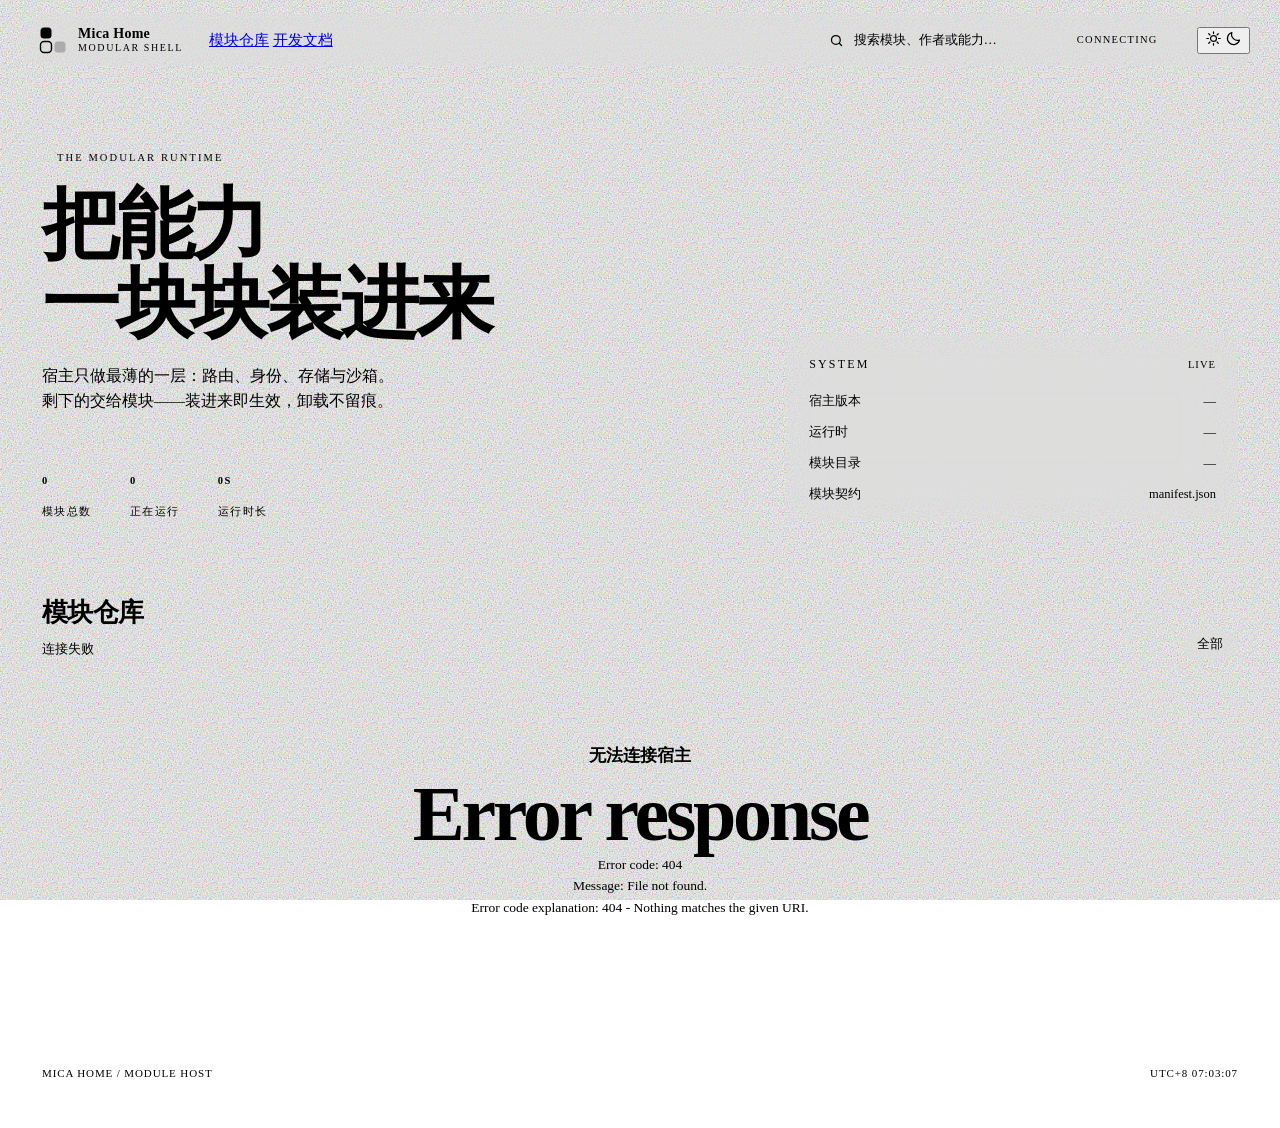
==== commit 7a6b02fb: "style: 顶栏导航同级化，开发文档不再呈现为子页面" ====
--- a/web/index.html
+++ b/web/index.html
@@ -72,17 +72,6 @@
 .brand-name{display:flex;flex-direction:column;line-height:1.15}
 .brand-name b{font-family:var(--font-d);font-weight:800;font-size:14px;letter-spacing:.02em}
 .brand-name span{font-family:var(--font-m);font-size:10px;letter-spacing:.16em;color:var(--ink-3);text-transform:uppercase}
-.nav{display:flex;gap:4px;margin-left:8px}
-.nav a{
-  position:relative;padding:8px 12px;border-radius:999px;font-size:13.5px;
-  color:var(--ink-2);text-decoration:none;transition:color .3s,background .3s;
-}
-.nav a::after{
-  content:"";position:absolute;left:50%;bottom:5px;width:0;height:2px;border-radius:2px;
-  background:var(--teal);transform:translateX(-50%);transition:width .35s var(--ease);
-}
-.nav a:hover{color:var(--ink);background:var(--mh-hover)}
-.nav a:hover::after{width:16px}
 .spacer{flex:1}
 .search{
   display:flex;align-items:center;gap:8px;width:210px;
@@ -304,7 +293,6 @@
 @media (max-width:1000px){
   .hero{grid-template-columns:1fr;padding-top:56px;gap:32px}
   .panel{max-width:520px}
-  .nav{display:none}
 }
 @media (max-width:640px){
   .topbar{gap:12px;padding:8px 8px 8px 14px}
@@ -342,8 +330,8 @@
     </svg>
     <span class="brand-name"><b>Mica Home</b><span>Modular Shell</span></span>
   </a>
-  <nav class="nav">
-    <a href="#shelf">模块仓库</a>
+  <nav class="topbar-nav" aria-label="主导航">
+    <a href="#shelf" aria-current="page">模块仓库</a>
     <a href="/docs">开发文档</a>
   </nav>
   <div class="spacer"></div>
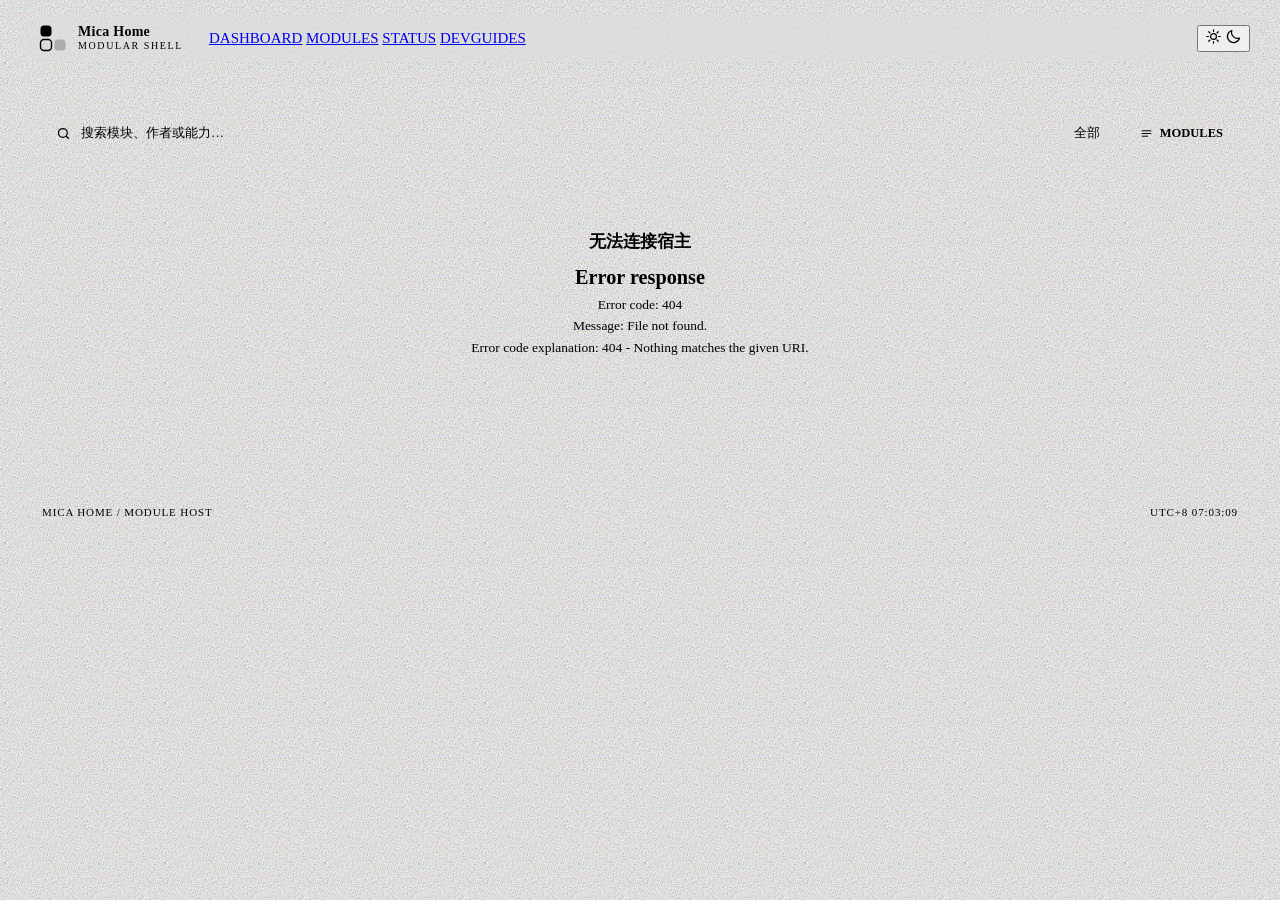
==== commit d414cf8b: "feat: 实现宿主 sidecar 首版并拆分文档与状态页 新增模块 sidecar 安装、启停、反代与状态日志接口；拆分模块/主题开发文档，新增 STATUS 页面；统一导航与视觉规范。" ====
--- a/web/index.html
+++ b/web/index.html
@@ -3,10 +3,10 @@
 <head>
 <meta charset="UTF-8">
 <meta name="viewport" content="width=device-width, initial-scale=1.0">
-<title>Mica Home · 模块化宿主</title>
+<title>DASHBOARD · Mica Home</title>
 <link rel="preconnect" href="https://fonts.googleapis.com">
 <link rel="preconnect" href="https://fonts.gstatic.com" crossorigin>
-<link href="https://fonts.googleapis.com/css2?family=Bricolage+Grotesque:opsz,wght@12..96,500;12..96,700;12..96,800&family=IBM+Plex+Mono:wght@400;500&family=IBM+Plex+Sans:wght@400;500;600&display=swap" rel="stylesheet">
+<link href="https://fonts.googleapis.com/css2?family=IBM+Plex+Mono:wght@400;500&display=swap" rel="stylesheet">
 <link rel="stylesheet" href="/theme.css">
 <script src="/theme.js"></script>
 <style>
@@ -83,61 +83,10 @@
 .search svg{flex:0 0 auto;color:var(--ink-3)}
 .search input{width:100%;border:0;outline:0;background:transparent;font-size:13px;color:var(--ink)}
 .search input::placeholder{color:var(--ink-3)}
-.status-pill{
-  display:inline-flex;align-items:center;gap:7px;padding:7px 13px;border-radius:999px;
-  font-family:var(--font-m);font-size:10.5px;letter-spacing:.12em;text-transform:uppercase;
-  color:var(--teal-deep);border:1px solid var(--mh-accent-line);background:var(--mh-accent-soft);
-  flex:0 0 auto;
-}
-.status-pill i{width:6px;height:6px;border-radius:50%;background:var(--teal);animation:blink 1.8s ease-in-out infinite}
-@keyframes blink{0%,100%{opacity:1}50%{opacity:.25}}
-
-/* ---------- Hero ---------- */
-.hero{
-  max-width:1240px;margin:0 auto;padding:78px 22px 26px;
-  display:grid;grid-template-columns:1.4fr .9fr;gap:44px;align-items:end;
-}
-.eyebrow{
-  display:inline-flex;align-items:center;gap:9px;
-  font-family:var(--font-m);font-size:10.5px;letter-spacing:.2em;
-  text-transform:uppercase;color:var(--teal-deep);margin-bottom:20px;
-  animation:rise .8s var(--ease) .05s both;
-}
-.eyebrow i{
-  width:6px;height:6px;border-radius:2px;background:var(--teal);
-  box-shadow:0 0 0 4px color-mix(in srgb, var(--mh-accent) 16%, transparent);animation:pulse 2.6s ease-in-out infinite;
-}
-@keyframes pulse{0%,100%{box-shadow:0 0 0 3px color-mix(in srgb, var(--mh-accent) 14%, transparent)}50%{box-shadow:0 0 0 7px color-mix(in srgb, var(--mh-accent) 5%, transparent)}}
-h1{
-  font-size:clamp(42px,6.2vw,78px);font-weight:800;letter-spacing:-.042em;
-  line-height:1.01;text-wrap:balance;
-  animation:rise .9s var(--ease) .12s both;
-}
-h1 em{font-style:normal;color:var(--teal-deep)}
-.lede{
-  margin-top:20px;max-width:46ch;color:var(--ink-2);font-size:15.5px;
-  animation:rise .9s var(--ease) .2s both;
-}
-.stats{display:flex;gap:38px;margin-top:36px;animation:rise .9s var(--ease) .28s both}
-.stat b{display:block;font-family:var(--font-d);font-size:30px;font-weight:800;letter-spacing:-.02em}
-.stat span{font-family:var(--font-m);font-size:10.5px;letter-spacing:.14em;text-transform:uppercase;color:var(--ink-3)}
-@keyframes rise{from{opacity:0;transform:translateY(22px)}to{opacity:1;transform:none}}
-
-.panel{padding:20px 22px 18px;border-radius:var(--r-lg);animation:rise .95s var(--ease) .3s both}
-.panel-head{display:flex;align-items:center;justify-content:space-between;margin-bottom:16px}
-.panel-head h2{font-size:12px;font-family:var(--font-m);letter-spacing:.18em;text-transform:uppercase;color:var(--ink-3);font-weight:500}
-.live{display:inline-flex;align-items:center;gap:6px;font-family:var(--font-m);font-size:10.5px;color:var(--teal-deep);letter-spacing:.1em}
-.live i{width:6px;height:6px;border-radius:50%;background:var(--teal);animation:blink 1.8s ease-in-out infinite}
-.rows{display:grid;gap:11px}
-.row{display:flex;align-items:center;justify-content:space-between;gap:14px;font-size:13px}
-.row span{color:var(--ink-3);font-size:12.5px;flex:0 0 auto}
-.row b{font-family:var(--font-m);font-weight:500;font-size:12.5px;text-align:right;overflow-wrap:anywhere}
 
 /* ---------- 模块架 ---------- */
-.shelf{max-width:1240px;margin:0 auto;padding:44px 22px 90px}
-.shelf-head{display:flex;align-items:flex-end;justify-content:space-between;gap:24px;flex-wrap:wrap;margin-bottom:26px}
-.shelf-head h2{font-size:26px;letter-spacing:-.025em}
-.shelf-head p{color:var(--ink-3);font-size:13px;margin-top:6px}
+.shelf{max-width:1240px;margin:0 auto;padding:54px 22px 90px}
+.shelf-head{display:flex;align-items:center;justify-content:space-between;gap:24px;flex-wrap:wrap;margin-bottom:22px}
 .chips{display:flex;gap:7px;flex-wrap:wrap}
 .chip{
   border:1px solid var(--line);border-radius:999px;padding:7px 15px;
@@ -148,6 +97,15 @@
 .chip:hover{border-color:var(--mh-accent-line);color:var(--ink);transform:translateY(-1px)}
 .chip[aria-pressed="true"]{background:var(--ink);color:var(--mh-bg);border-color:var(--ink);box-shadow:var(--mh-shadow)}
 .chip[aria-pressed="true"]:hover{transform:none}
+.shelf-tools{display:flex;align-items:center;gap:10px;flex-wrap:wrap;justify-content:flex-end}
+.upload{
+  display:inline-flex;align-items:center;gap:7px;cursor:pointer;
+  padding:8px 16px;border-radius:999px;font-size:12.5px;font-weight:600;
+  border:1px solid var(--mh-accent-line);background:var(--mh-accent-soft);color:var(--teal-deep);
+  transition:background .3s,border-color .3s,transform .3s var(--ease),opacity .3s;
+}
+.upload:hover{background:var(--mh-surface);border-color:var(--mh-accent);transform:translateY(-1px)}
+.upload:disabled{opacity:.6;cursor:default;transform:none}
 
 .grid{display:grid;grid-template-columns:repeat(auto-fill,minmax(292px,1fr));gap:18px}
 .mod{
@@ -201,20 +159,27 @@
 .mod-desc{margin-top:14px;font-size:13px;line-height:1.62;color:var(--ink-2);min-height:63px}
 .mod-foot{display:flex;align-items:center;justify-content:space-between;gap:12px;margin-top:16px;padding-top:14px;border-top:1px solid var(--line)}
 .size{font-size:11px;color:var(--ink-3);letter-spacing:.02em}
-
-.install{
+.mod-body{margin-top:14px;min-height:63px}
+.mod-body .mod-desc{margin-top:0}
+.card-loading{font-size:12px;color:var(--ink-3);font-family:var(--font-m);letter-spacing:.06em}
+.card-error{margin-top:8px;font-size:11px;color:var(--mh-warn-text)}
+
+.mod-open{
   position:relative;overflow:hidden;border:0;cursor:pointer;
   padding:9px 18px;border-radius:999px;font-size:12.5px;font-weight:600;
   color:var(--mh-bg);background:var(--mh-text);
   transition:background .35s,transform .35s var(--ease),box-shadow .35s;
 }
-.install:hover{transform:translateY(-1px);box-shadow:var(--mh-shadow)}
-.install:active{transform:translateY(0) scale(.98)}
-.install.done{
-  background:var(--mh-soft);color:var(--teal-deep);
-  border:1px solid var(--mh-accent-line);box-shadow:none;
-}
-.install.done:hover{transform:none;background:var(--mh-surface)}
+.mod-open:hover{transform:translateY(-1px);box-shadow:var(--mh-shadow)}
+.mod-open:active{transform:translateY(0) scale(.98)}
+.manage-link{
+  display:inline-flex;align-items:center;gap:7px;
+  padding:7px 15px;border-radius:999px;font-size:12.5px;font-weight:600;
+  color:var(--ink-2);text-decoration:none;
+  border:1px solid var(--line);background:var(--mh-soft);
+  transition:all .3s var(--ease);
+}
+.manage-link:hover{border-color:var(--mh-accent-line);color:var(--ink);transform:translateY(-1px)}
 
 /* ---------- 空状态 / 骨架 ---------- */
 .empty-state{
@@ -227,14 +192,17 @@
 /* ---------- 模块舞台 ---------- */
 .stage-wrap{
   position:fixed;inset:0;z-index:70;display:grid;place-items:end center;
-  padding:0;opacity:0;pointer-events:none;transition:opacity .35s var(--ease);
-}
-.stage-wrap.open{opacity:1;pointer-events:auto}
+  padding:0;pointer-events:none;visibility:hidden;
+  transition:visibility 0s linear .55s;
+}
+.stage-wrap.open{pointer-events:auto;visibility:visible;transition:visibility 0s}
 .stage-wrap::before{
-  content:"";position:absolute;inset:0;
+  content:"";position:absolute;inset:0;opacity:0;
   background:var(--mh-scrim);
   -webkit-backdrop-filter:blur(10px);backdrop-filter:blur(10px);
-}
+  transition:opacity .55s var(--ease);
+}
+.stage-wrap.open::before{opacity:1}
 .stage{
   position:relative;width:min(1120px,calc(100% - 28px));height:min(86vh,860px);
   margin-bottom:14px;border-radius:var(--r-lg);overflow:hidden;display:flex;flex-direction:column;
@@ -242,10 +210,10 @@
   -webkit-backdrop-filter:blur(30px) saturate(170%);backdrop-filter:blur(30px) saturate(170%);
   border:1px solid var(--mh-glass-border);
   box-shadow:var(--mh-shadow-hi);
-  transform:translateY(28px) scale(.985);
-  transition:transform .5s var(--ease);
-}
-.stage-wrap.open .stage{transform:none}
+  opacity:0;transform:translateY(28px) scale(.985);
+  transition:transform .55s var(--ease),opacity .4s var(--ease);
+}
+.stage-wrap.open .stage{opacity:1;transform:none}
 .stage-head{
   display:flex;align-items:center;gap:14px;padding:16px 20px;
   border-bottom:1px solid var(--line);
@@ -290,18 +258,10 @@
 
 .foot{max-width:1240px;margin:0 auto;padding:0 22px 46px;display:flex;justify-content:space-between;gap:16px;flex-wrap:wrap;font-size:11px;color:var(--ink-3);font-family:var(--font-m);letter-spacing:.08em}
 
-@media (max-width:1000px){
-  .hero{grid-template-columns:1fr;padding-top:56px;gap:32px}
-  .panel{max-width:520px}
-}
 @media (max-width:640px){
   .topbar{gap:12px;padding:8px 8px 8px 14px}
   .search{width:auto;flex:1}
   .search:focus-within{width:auto}
-  .status-pill{display:none}
-  .hero{padding:44px 18px 20px}
-  h1{font-size:42px}
-  .stats{gap:24px}
   .grid{grid-template-columns:1fr}
   .mod-desc{min-height:0}
   .shelf{padding:32px 18px 70px}
@@ -331,15 +291,12 @@
     <span class="brand-name"><b>Mica Home</b><span>Modular Shell</span></span>
   </a>
   <nav class="topbar-nav" aria-label="主导航">
-    <a href="#shelf" aria-current="page">模块仓库</a>
-    <a href="/docs">开发文档</a>
+    <a href="#shelf" aria-current="page">DASHBOARD</a>
+    <a href="/manage">MODULES</a>
+    <a href="/status">STATUS</a>
+    <a href="/docs/modules">DEVGUIDES</a>
   </nav>
   <div class="spacer"></div>
-  <label class="search">
-    <svg width="15" height="15" viewBox="0 0 24 24" fill="none" stroke="currentColor" stroke-width="2" stroke-linecap="round" aria-hidden="true"><circle cx="11" cy="11" r="7"/><path d="M20 20l-3.5-3.5"/></svg>
-    <input id="q" type="search" placeholder="搜索模块、作者或能力…" aria-label="搜索模块">
-  </label>
-  <span class="status-pill" id="status-pill"><i></i><span>CONNECTING</span></span>
   <button class="theme-toggle" data-theme-toggle type="button" aria-pressed="false" aria-label="切换主题" title="切换主题">
     <svg class="i-sun" width="17" height="17" viewBox="0 0 24 24" fill="none" stroke="currentColor" stroke-width="1.7" stroke-linecap="round" aria-hidden="true"><circle cx="12" cy="12" r="4.2"/><path d="M12 2.5v2.4M12 19.1v2.4M2.5 12h2.4M19.1 12h2.4M5.3 5.3l1.7 1.7M17 17l1.7 1.7M18.7 5.3L17 7M7 17l-1.7 1.7"/></svg>
     <svg class="i-moon" width="17" height="17" viewBox="0 0 24 24" fill="none" stroke="currentColor" stroke-width="1.7" stroke-linecap="round" stroke-linejoin="round" aria-hidden="true"><path d="M20.5 14.3A8.6 8.6 0 019.7 3.5a8.7 8.7 0 1010.8 10.8z"/></svg>
@@ -347,40 +304,20 @@
 </header>
 
 <main>
-  <section class="hero">
-    <div>
-      <div class="eyebrow"><i></i>The Modular Runtime</div>
-      <h1>把能力<br>一块块<em>装进来</em></h1>
-      <p class="lede">宿主只做最薄的一层：路由、身份、存储与沙箱。剩下的交给模块——装进来即生效，卸载不留痕。</p>
-      <div class="stats">
-        <div class="stat"><b><span class="mono" data-count="0">0</span></b><span>模块总数</span></div>
-        <div class="stat"><b><span class="mono" data-count="0">0</span></b><span>正在运行</span></div>
-        <div class="stat"><b><span class="mono" data-count="0" data-suffix="s">0s</span></b><span>运行时长</span></div>
-      </div>
-    </div>
-
-    <aside class="panel glass">
-      <div class="panel-head">
-        <h2>System</h2>
-        <span class="live"><i></i>LIVE</span>
-      </div>
-      <div class="rows" id="sys-rows">
-        <div class="row"><span>宿主版本</span><b>—</b></div>
-        <div class="row"><span>运行时</span><b>—</b></div>
-        <div class="row"><span>模块目录</span><b>—</b></div>
-        <div class="row"><span>模块契约</span><b>manifest.json</b></div>
-      </div>
-    </aside>
-  </section>
-
   <section class="shelf" id="shelf">
     <div class="shelf-head">
-      <div>
-        <h2>模块仓库</h2>
-        <p class="mono" id="shelf-summary">正在扫描模块目录…</p>
-      </div>
-      <div class="chips" id="chips">
-        <button class="chip" aria-pressed="true" data-filter="all">全部</button>
+      <label class="search">
+        <svg width="15" height="15" viewBox="0 0 24 24" fill="none" stroke="currentColor" stroke-width="2" stroke-linecap="round" aria-hidden="true"><circle cx="11" cy="11" r="7"/><path d="M20 20l-3.5-3.5"/></svg>
+        <input id="q" type="search" placeholder="搜索模块、作者或能力…" aria-label="搜索模块">
+      </label>
+      <div class="shelf-tools">
+        <div class="chips" id="chips">
+          <button class="chip" aria-pressed="true" data-filter="all">全部</button>
+        </div>
+        <a class="manage-link" href="/manage">
+          <svg width="13" height="13" viewBox="0 0 24 24" fill="none" stroke="currentColor" stroke-width="1.8" stroke-linecap="round" stroke-linejoin="round" aria-hidden="true"><path d="M4 7h16M4 12h16M4 17h10"/></svg>
+          MODULES
+        </a>
       </div>
     </div>
     <div class="grid" id="grid"></div>
@@ -429,7 +366,6 @@
 const grid = document.getElementById('grid');
 const chips = document.getElementById('chips');
 const q = document.getElementById('q');
-const summary = document.getElementById('shelf-summary');
 const toast = document.getElementById('toast');
 const toastText = document.getElementById('toast-text');
 const stageWrap = document.getElementById('stage-wrap');
@@ -443,6 +379,7 @@
 let activeCat = 'all';
 let cleanup = null;
 let openToken = 0;
+let cardCleanups = [];
 
 function iconSVG(name, size) {
   const path = ICONS[name] || ICONS.box;
@@ -468,16 +405,64 @@
   return res.json();
 }
 
-function render(list) {
-  if (!list.length) {
-    grid.innerHTML = `<div class="empty-state"><b>模块目录是空的</b>
-      把模块放进 <span class="mono">modules/</span> 下，刷新即可看到。</div>`;
-    return;
-  }
-  grid.innerHTML = list.map((m, i) => `
+function withTimeout(promise, ms) {
+  return new Promise((resolve, reject) => {
+    const timer = setTimeout(() => reject(new Error('卡片渲染超时')), ms);
+    promise.then(
+      v => { clearTimeout(timer); resolve(v); },
+      e => { clearTimeout(timer); reject(e); }
+    );
+  });
+}
+
+function cardApi(m) {
+  return {
+    id: m.id,
+    version: m.version,
+    open: () => openModule(m),
+    toast: showToast,
+    request: (path, init) => jsonFetch(`/api/m/${m.id}${path}`, init),
+  };
+}
+
+function cleanupCards() {
+  cardCleanups.forEach(fn => {
+    try { fn(); } catch {}
+  });
+  cardCleanups = [];
+}
+
+async function mountCard(m, card) {
+  if (!m.frontend || !m.frontend.card) return;
+  const body = card.querySelector('[data-card]');
+  const url = `/api/m/${m.id}/ui/${m.frontend.card}?v=${encodeURIComponent(m.version)}`;
+  try {
+    const cleanup = await withTimeout((async () => {
+      const mod = await import(url);
+      if (typeof mod.renderCard !== 'function') {
+        throw new Error('card 入口必须导出 renderCard(el, api)');
+      }
+      body.innerHTML = '';
+      const result = await mod.renderCard(body, cardApi(m));
+      return typeof result === 'function' ? result : null;
+    })(), 1500);
+    if (typeof cleanup === 'function') cardCleanups.push(cleanup);
+  } catch (err) {
+    console.warn(`[mica] 卡片渲染失败 ${m.id}:`, err);
+    body.innerHTML = `<p class="mod-desc">${m.description || ''}</p>
+      <div class="card-error">卡片渲染失败，已回退默认展示</div>`;
+  }
+}
+
+function cardMarkup(m, i) {
+  const custom = m.frontend && m.frontend.card;
+  const body = custom
+    ? '<div class="card-loading">正在加载卡片…</div>'
+    : `<p class="mod-desc">${m.description || ''}</p>`;
+  return `
     <article class="mod" data-id="${m.id}" data-cat="${m.category || '未分类'}"
-             data-installed="${!!m.installed}" tabindex="0" style="--d:${60 + i * 55}ms" aria-label="${m.name}">
-      ${m.installed ? '<span class="badge">RUNNING</span>' : ''}
+             tabindex="0" style="--d:${60 + i * 55}ms" aria-label="${m.name}">
+      <span class="badge">RUNNING</span>
       <div class="mod-top">
         <div class="mod-icon ${m.tone || 'tone-a'}">${iconSVG(m.icon, 22)}</div>
         <div>
@@ -487,91 +472,63 @@
           </div>
         </div>
       </div>
-      <p class="mod-desc">${m.description || ''}</p>
+      <div class="mod-body" data-card>${body}</div>
       <div class="mod-foot">
         <span class="size mono">权限 ${(m.permissions || []).length} 项</span>
-        <button class="install ${m.installed ? 'done' : ''}" title="${m.installed ? '点击卸载' : '安装并启用'}">
-          ${m.installed ? '卸载' : '安装'}
-        </button>
+        <button class="mod-open" type="button" data-open>打开</button>
       </div>
-    </article>`).join('');
+    </article>`;
+}
+
+function render(list) {
+  const enabled = list.filter(m => m.enabled);
+  cleanupCards();
+  if (!enabled.length) {
+    grid.innerHTML = `<div class="empty-state"><b>还没有启用的模块</b>
+      去 <a href="/manage">模块管理</a> 上传安装，或启用已有的模块。</div>`;
+    return;
+  }
+  grid.innerHTML = enabled.map(cardMarkup).join('');
+  enabled.forEach(m => {
+    const el = grid.querySelector(`.mod[data-id="${m.id}"]`);
+    if (el) mountCard(m, el);
+  });
   applyFilter();
 }
 
 function applyFilter() {
   const kw = q.value.trim().toLowerCase();
   document.querySelectorAll('.mod').forEach(card => {
-    const catOK = activeCat === 'all'
-      || (activeCat === 'installed' ? card.dataset.installed === 'true' : card.dataset.cat === activeCat);
+    const catOK = activeCat === 'all' || card.dataset.cat === activeCat;
     const ok = catOK && (!kw || card.textContent.toLowerCase().includes(kw));
     card.hidden = !ok;
   });
 }
 
 function renderChips() {
-  const cats = ['all', 'installed', ...new Set(MODULES.map(m => m.category || '未分类'))];
+  const enabled = MODULES.filter(m => m.enabled);
+  const cats = ['all', ...new Set(enabled.map(m => m.category || '未分类'))];
+  if (!cats.includes(activeCat)) activeCat = 'all';
   chips.innerHTML = cats.map(c => `
     <button class="chip" data-filter="${c}" aria-pressed="${c === activeCat}">
-      ${c === 'all' ? '全部' : c === 'installed' ? '已安装' : c}
+      ${c === 'all' ? '全部' : c}
     </button>`).join('');
 }
 
 async function load() {
   try {
-    const [health, modules] = await Promise.all([jsonFetch('/api/health'), jsonFetch('/api/modules')]);
+    const modules = await jsonFetch('/api/modules');
     MODULES = modules;
     render(MODULES);
     renderChips();
-
-    const installed = modules.filter(m => m.installed).length;
-    summary.textContent = `共 ${modules.length} 个可安装模块 · 已启用 ${installed} 个`;
-
-    const pill = document.getElementById('status-pill');
-    pill.querySelector('span').textContent = `ONLINE · ${installed}/${modules.length}`;
-
-    const rows = [
-      ['宿主版本', `v${health.version}`],
-      ['运行时', health.go],
-      ['已安装模块', `${health.installed} / ${health.modules}`],
-      ['模块目录', 'MICA_MODULES_DIR'],
-    ];
-    document.getElementById('sys-rows').innerHTML =
-      rows.map(([k, v]) => `<div class="row"><span>${k}</span><b>${v}</b></div>`).join('');
-
-    countUp(document.querySelectorAll('[data-count]')[0], modules.length);
-    countUp(document.querySelectorAll('[data-count]')[1], installed);
-    countUp(document.querySelectorAll('[data-count]')[2], health.uptimeSec, 's', 0);
   } catch (err) {
     grid.innerHTML = `<div class="empty-state"><b>无法连接宿主</b>${err.message}</div>`;
-    summary.textContent = '连接失败';
-  }
-}
-
-function countUp(el, target, suffix = '', dec = 0) {
-  if (!el) return;
-  const dur = 900;
-  const t0 = performance.now();
-  (function step(t) {
-    const k = Math.min(1, (t - t0) / dur);
-    el.textContent = (target * (1 - Math.pow(1 - k, 3))).toFixed(dec) + suffix;
-    if (k < 1) requestAnimationFrame(step);
-  })(t0);
-}
-
-async function toggleInstall(m) {
-  const action = m.installed ? 'uninstall' : 'install';
-  try {
-    await jsonFetch(`/api/modules/${m.id}/${action}`, { method: 'POST' });
-    showToast(m.installed ? `已卸载 ${m.name}` : `已安装 ${m.name}`);
-    await load();
-  } catch (err) {
-    showToast(`操作失败：${err.message}`);
   }
 }
 
 async function openModule(m) {
-  if (!m.installed) {
-    showToast('请先安装该模块');
+  if (!m.enabled) {
+    showToast('该模块未启用，请先在模块管理中启用');
     return;
   }
   cleanupStage();
@@ -631,17 +588,19 @@
   if (!card) return;
   const m = MODULES.find(x => x.id === card.dataset.id);
   if (!m) return;
-  if (e.target.closest('.install')) {
-    toggleInstall(m);
+  if (e.target.closest('[data-open]')) {
+    openModule(m);
     return;
   }
+  // 模块卡片内的按钮、链接、表单控件保持自己的交互，不触发打开面板
+  if (e.target.closest('button,a,input,select,textarea,[data-no-open]')) return;
   openModule(m);
 });
 
 grid.addEventListener('keydown', e => {
   if (e.key !== 'Enter' && e.key !== ' ') return;
   const card = e.target.closest('.mod');
-  if (!card) return;
+  if (!card || e.target !== card) return;
   e.preventDefault();
   const m = MODULES.find(x => x.id === card.dataset.id);
   if (m) openModule(m);
@@ -677,6 +636,7 @@
 load();
 clock();
 setInterval(clock, 1000);
+window.addEventListener('beforeunload', cleanupCards);
 </script>
 </body>
 </html>
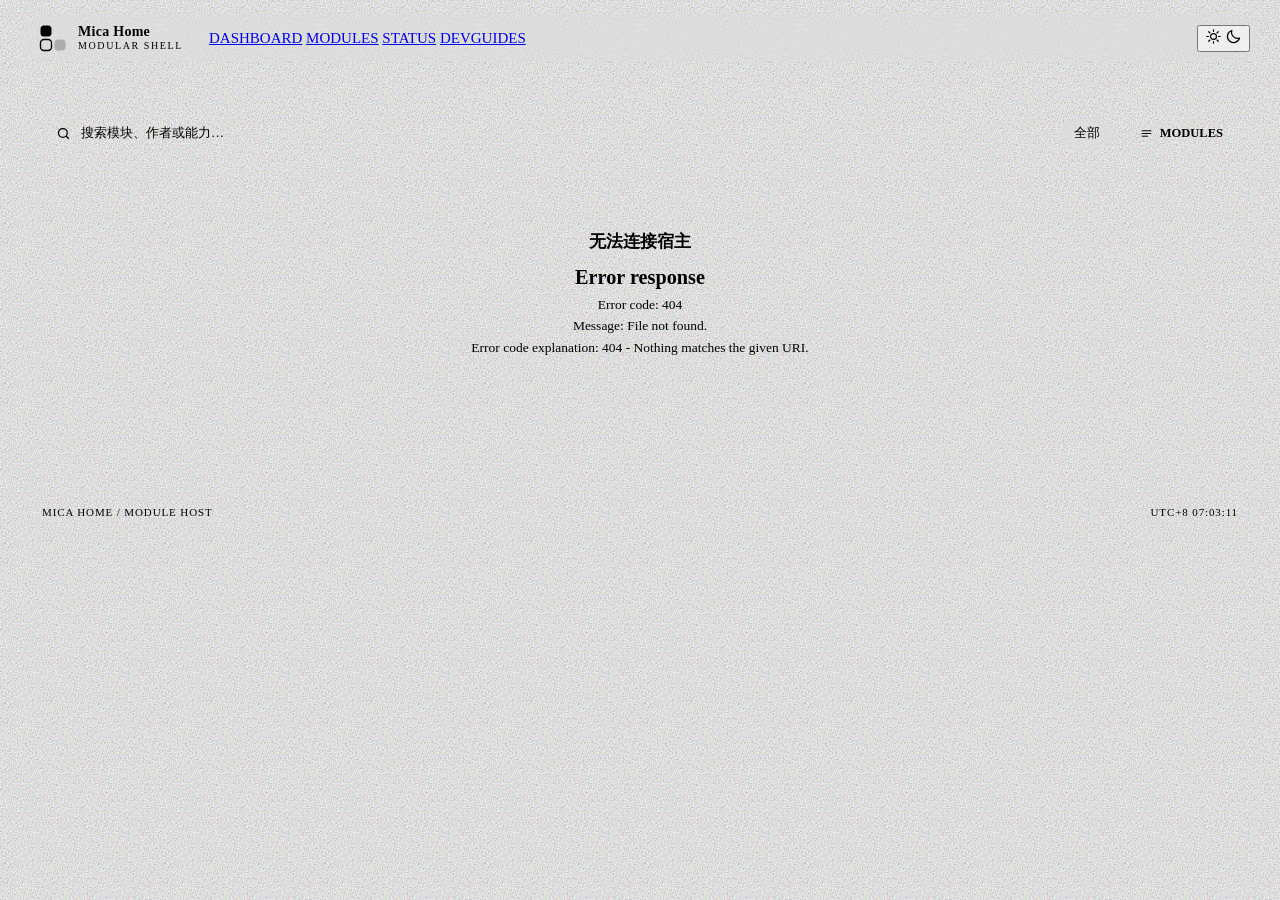
==== commit 79815e7f: "feat: 增加管理员登录与 CI，补充路线图与部署说明" ====
--- a/web/index.html
+++ b/web/index.html
@@ -396,6 +396,10 @@
 
 async function jsonFetch(url, init) {
   const res = await fetch(url, init);
+  if (res.status === 401) {
+    location.href = '/login';
+    throw new Error('未登录');
+  }
   if (!res.ok) {
     const body = await res.text();
     let msg = body;
